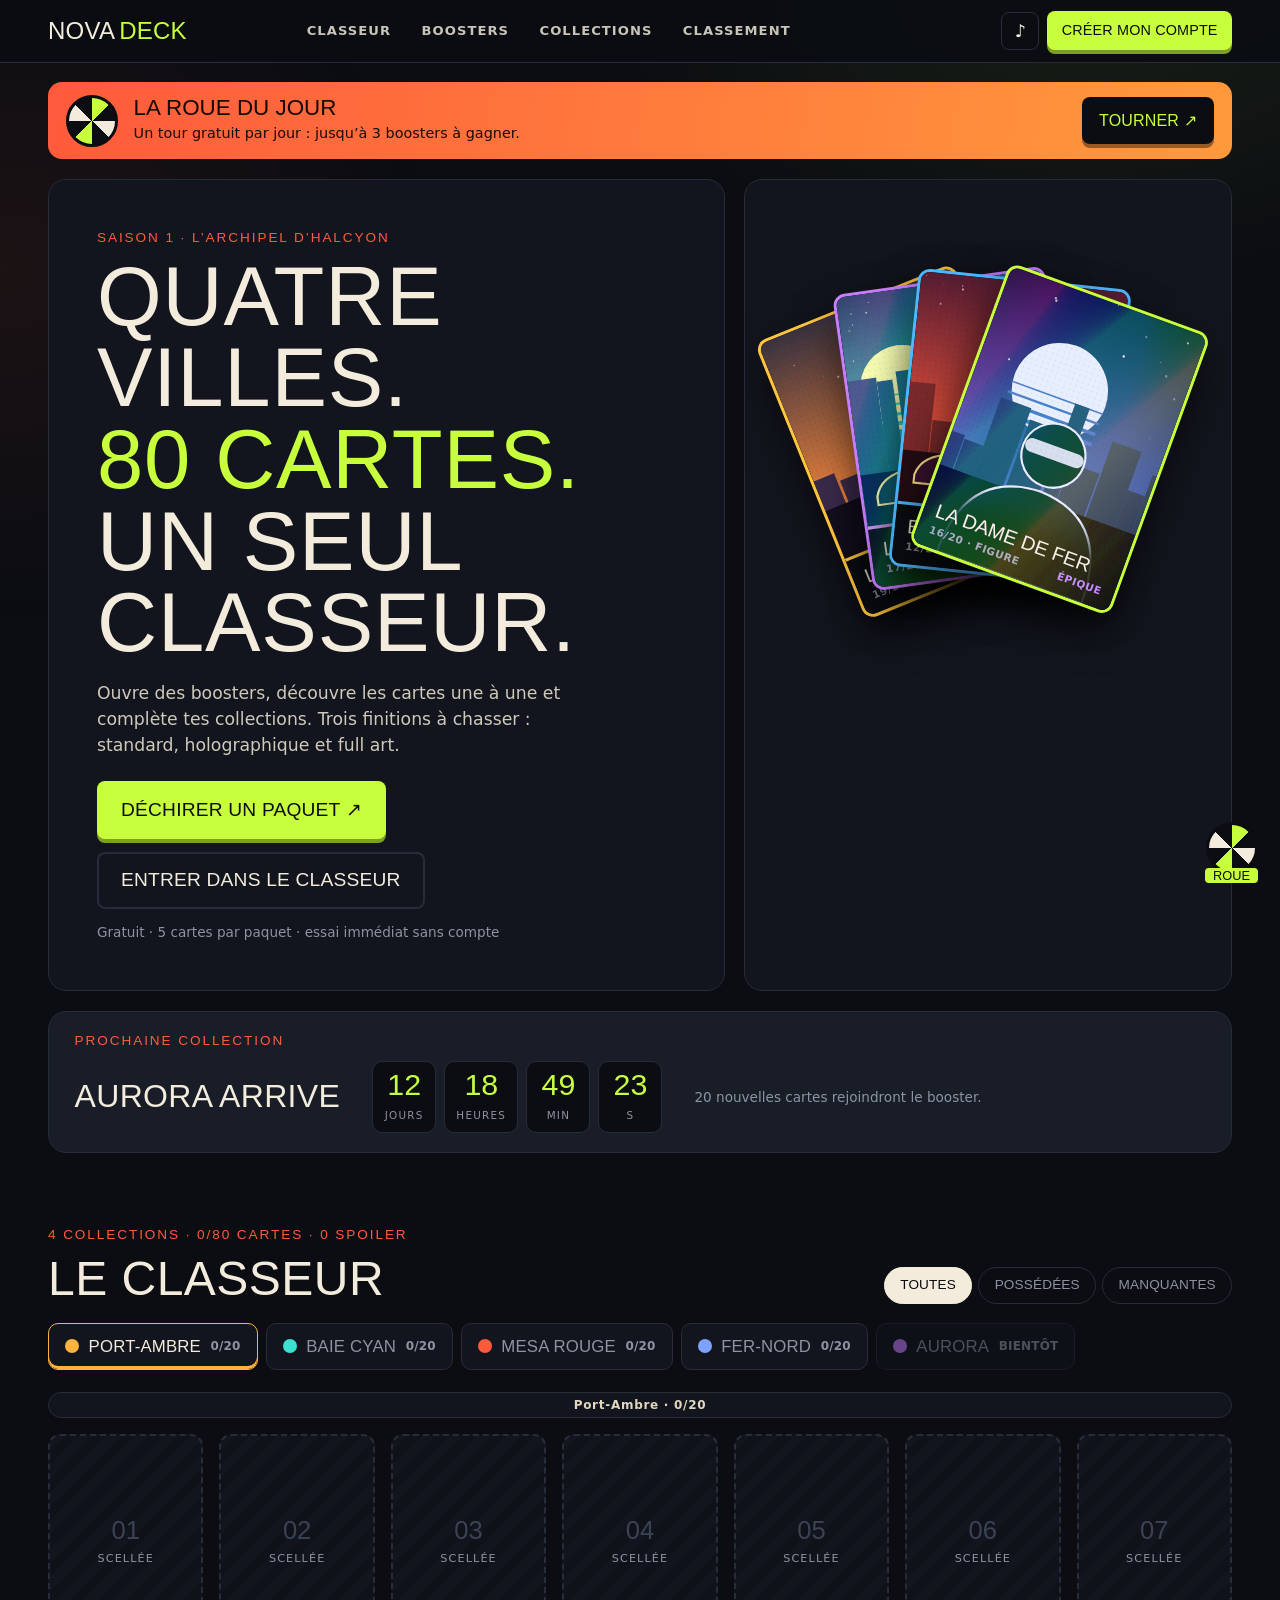
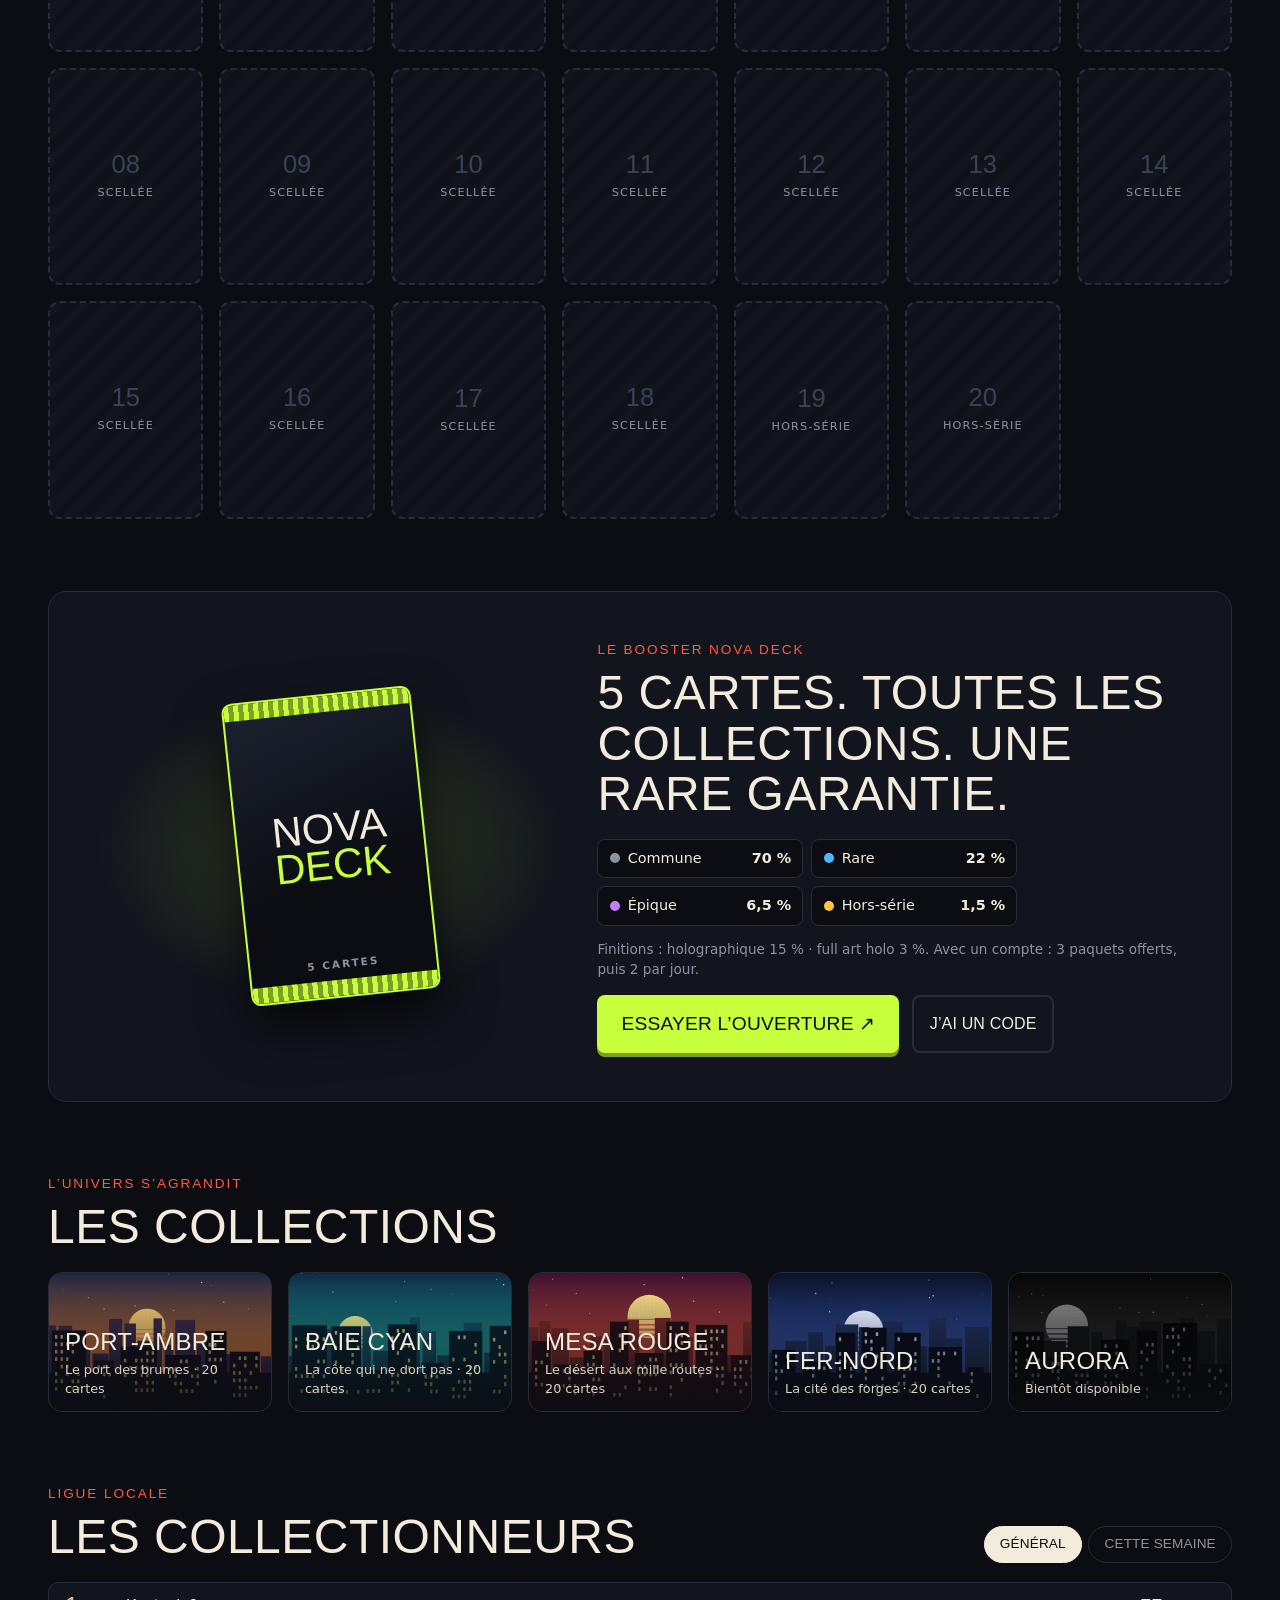
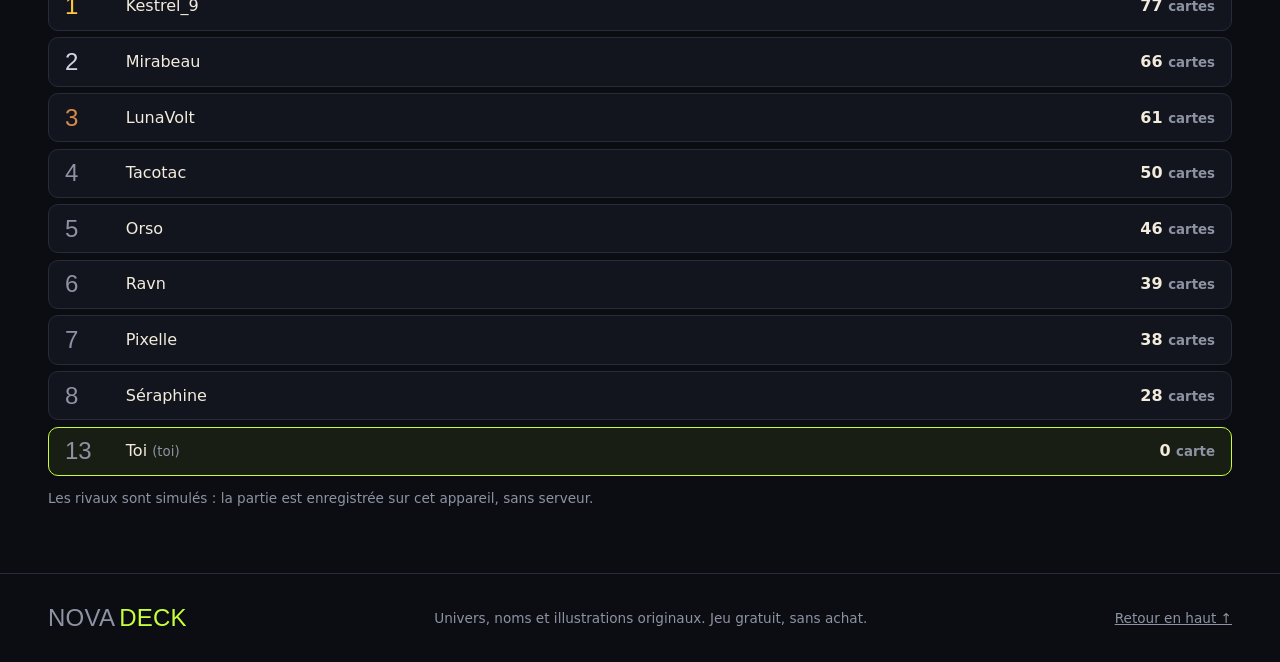
==== novadeck/index.html @ 2c4be238 "Add Nova Deck, an original collectible card game site Static site in /novadeck: booster opening, bin" ====
<!doctype html>
<html lang="fr">
<head>
<meta charset="utf-8">
<meta name="viewport" content="width=device-width,initial-scale=1,viewport-fit=cover">
<title>Nova Deck · Cartes à collectionner gratuites</title>
<meta name="description" content="Ouvre des boosters, remplis ton classeur et grimpe au classement. 80 cartes, 4 collections, 3 finitions. Gratuit, sans inscription par e-mail.">
<meta name="theme-color" content="#0b0d12">
<meta property="og:title" content="Nova Deck · Cartes à collectionner gratuites">
<meta property="og:description" content="Ouvre des boosters, remplis ton classeur et grimpe au classement.">
<link rel="icon" href="data:image/svg+xml,%3Csvg xmlns='http://www.w3.org/2000/svg' viewBox='0 0 32 32'%3E%3Crect width='32' height='32' rx='6' fill='%230b0d12'/%3E%3Cpath d='M9 24V8l14 16V8' fill='none' stroke='%23c8ff3d' stroke-width='4' stroke-linejoin='round'/%3E%3C/svg%3E">
<link rel="preload" href="anton.woff2" as="font" type="font/woff2" crossorigin>
<link rel="stylesheet" href="style.css">
</head>
<body>
<a class="skip" href="#classeur">Aller au classeur</a>

<header class="top">
  <a class="logo" href="#accueil" aria-label="Nova Deck, accueil"><span>NOVA</span><b>DECK</b></a>
  <nav aria-label="Navigation principale">
    <a href="#classeur">Classeur</a>
    <a href="#boosters">Boosters</a>
    <a href="#collections">Collections</a>
    <a href="#classement">Classement</a>
  </nav>
  <div class="top-actions">
    <button class="icon-btn" id="soundBtn" aria-pressed="true" aria-label="Son activé" title="Son">♪</button>
    <button class="chip" id="packChip" hidden><b id="packCount">0</b> booster<span id="packPlural">s</span></button>
    <button class="btn small" id="accountBtn">Créer mon compte</button>
  </div>
</header>

<main id="accueil">
  <section class="wheel-band" aria-label="Roue du jour">
    <div class="mini-wheel" aria-hidden="true"></div>
    <div>
      <strong>La roue du jour</strong>
      <span id="wheelBandText">Un tour gratuit par jour : jusqu’à 3 boosters à gagner.</span>
    </div>
    <button class="btn dark" data-open="wheel">Tourner ↗</button>
  </section>

  <section class="hero">
    <div class="hero-main">
      <p class="eyebrow">Saison 1 · L’archipel d’Halcyon</p>
      <h1>Quatre villes.<br><em>80 cartes.</em><br>Un seul classeur.</h1>
      <p class="lead">Ouvre des boosters, découvre les cartes une à une et complète tes collections. Trois finitions à chasser : standard, holographique et full art.</p>
      <div class="hero-cta">
        <button class="btn big" id="heroPack">Déchirer un paquet ↗</button>
        <a class="btn ghost big" href="#classeur">Entrer dans le classeur</a>
      </div>
      <p class="fine" id="heroFine">Gratuit · 5 cartes par paquet · essai immédiat sans compte</p>
    </div>
    <div class="hero-fan" id="heroFan" aria-hidden="true"></div>
    <aside class="countdown" aria-label="Prochaine collection">
      <p class="eyebrow">Prochaine collection</p>
      <h2>Aurora arrive</h2>
      <div class="cd" id="cd" role="timer" aria-live="off">
        <div><b data-cd="d">00</b><span>jours</span></div>
        <div><b data-cd="h">00</b><span>heures</span></div>
        <div><b data-cd="m">00</b><span>min</span></div>
        <div><b data-cd="s">00</b><span>s</span></div>
      </div>
      <p class="fine">20 nouvelles cartes rejoindront le booster.</p>
    </aside>
  </section>

  <section id="classeur" class="section">
    <div class="section-head">
      <div>
        <p class="eyebrow" id="binderStats">4 collections · 80 cartes · 0 spoiler</p>
        <h2>Le classeur</h2>
      </div>
      <div class="filters" role="group" aria-label="Filtrer les cartes">
        <button class="pill on" data-filter="all">Toutes</button>
        <button class="pill" data-filter="own">Possédées</button>
        <button class="pill" data-filter="miss">Manquantes</button>
      </div>
    </div>
    <div class="tabs" id="tabs" role="tablist" aria-label="Collections"></div>
    <div class="progress"><div id="progBar"></div><span id="progText"></span></div>
    <div class="grid" id="grid"></div>
  </section>

  <section id="boosters" class="section booster">
    <div class="booster-art"><div class="pack" id="showPack" aria-hidden="true"></div></div>
    <div>
      <p class="eyebrow">Le booster Nova Deck</p>
      <h2>5 cartes. Toutes les collections. Une rare garantie.</h2>
      <ul class="odds">
        <li><i class="dot r0"></i>Commune <b>70 %</b></li>
        <li><i class="dot r1"></i>Rare <b>22 %</b></li>
        <li><i class="dot r2"></i>Épique <b>6,5 %</b></li>
        <li><i class="dot r3"></i>Hors-série <b>1,5 %</b></li>
      </ul>
      <p class="fine">Finitions : holographique 15 % · full art holo 3 %. Avec un compte : 3 paquets offerts, puis 2 par jour.</p>
      <div class="hero-cta">
        <button class="btn big" id="boosterOpen">Ouvrir un paquet ↗</button>
        <button class="btn ghost" data-open="code">J’ai un code</button>
      </div>
    </div>
  </section>

  <section id="collections" class="section">
    <div class="section-head"><div><p class="eyebrow">L’univers s’agrandit</p><h2>Les collections</h2></div></div>
    <div class="worlds" id="worlds"></div>
  </section>

  <section id="classement" class="section">
    <div class="section-head">
      <div><p class="eyebrow">Ligue locale</p><h2>Les collectionneurs</h2></div>
      <div class="filters" role="group" aria-label="Période">
        <button class="pill on" data-rank="all">Général</button>
        <button class="pill" data-rank="week">Cette semaine</button>
      </div>
    </div>
    <ol class="rank" id="rank"></ol>
    <p class="fine">Les rivaux sont simulés : la partie est enregistrée sur cet appareil, sans serveur.</p>
  </section>
</main>

<footer>
  <a class="logo" href="#accueil"><span>NOVA</span><b>DECK</b></a>
  <p>Univers, noms et illustrations originaux. Jeu gratuit, sans achat.</p>
  <a href="#accueil">Retour en haut ↑</a>
</footer>

<button class="fab" data-open="wheel" aria-label="Ouvrir la roue du jour"><span class="mini-wheel"></span><b>Roue</b></button>

<dialog id="dlgAccount" class="dlg">
  <button class="x" data-close aria-label="Fermer">×</button>
  <div id="accountBody"></div>
</dialog>

<dialog id="dlgWheel" class="dlg">
  <button class="x" data-close aria-label="Fermer">×</button>
  <h3>La roue du jour</h3>
  <p class="fine" id="wheelMsg">Un tour gratuit par jour.</p>
  <div class="wheel-wrap"><div class="pointer" aria-hidden="true"></div><div class="wheel" id="wheel"></div></div>
  <button class="btn big" id="spinBtn">Tourner ↗</button>
</dialog>

<dialog id="dlgCode" class="dlg">
  <button class="x" data-close aria-label="Fermer">×</button>
  <h3>J’ai un code</h3>
  <form id="codeForm">
    <label for="codeInput">Code promo</label>
    <input id="codeInput" autocomplete="off" autocapitalize="characters" maxlength="24" required placeholder="BIENVENUE">
    <p class="fine" id="codeMsg" role="status">Essaie BIENVENUE pour 2 boosters.</p>
    <button class="btn big">Valider ↗</button>
  </form>
</dialog>

<dialog id="dlgCard" class="dlg card-dlg">
  <button class="x" data-close aria-label="Fermer">×</button>
  <div class="tilt" id="tilt"></div>
  <div class="card-info" id="cardInfo"></div>
</dialog>

<dialog id="dlgPack" class="dlg pack-dlg">
  <button class="x" data-close aria-label="Fermer">×</button>
  <div id="packStage"></div>
</dialog>

<div class="toast" id="toast" role="status" aria-live="polite"></div>
<script src="app.js" defer></script>
</body>
</html>
---- novadeck/style.css ----
@font-face{font-family:Anton;src:url(anton.woff2) format("woff2");font-display:swap}
:root{
  --bg:#0b0d12;--panel:#12151d;--panel2:#191d28;--line:#262c3a;--ink:#f3ecdd;--mute:#8d93a3;
  --lime:#c8ff3d;--coral:#ff5a3c;--r0:#8d93a3;--r1:#4db8ff;--r2:#c77dff;--r3:#ffc53d;
  --disp:Anton,Impact,"Arial Narrow",sans-serif;--body:system-ui,-apple-system,"Segoe UI",Roboto,sans-serif;
}
*{box-sizing:border-box;margin:0}
html{scroll-behavior:smooth;scroll-padding-top:76px}
body{background:var(--bg);color:var(--ink);font:16px/1.5 var(--body);-webkit-font-smoothing:antialiased;overflow-x:hidden}
body::before{content:"";position:fixed;inset:0;z-index:-1;background:radial-gradient(60vw 40vw at 85% -5%,#c8ff3d14,transparent 70%),radial-gradient(50vw 40vw at 0 30%,#ff5a3c12,transparent 70%)}
a{color:inherit}button{font:inherit;color:inherit;cursor:pointer;border:0;background:none}
:focus-visible{outline:3px solid var(--lime);outline-offset:3px}
h1,h2,h3,.logo,.btn,.pill,.eyebrow,.tab{font-family:var(--disp);font-weight:400;text-transform:uppercase;letter-spacing:.01em}
h1{font-size:clamp(2.6rem,7vw,5.2rem);line-height:.98}h1 em{font-style:normal;color:var(--lime)}
h2{font-size:clamp(1.8rem,4vw,3rem);line-height:1.05}h3{font-size:1.8rem;margin-bottom:.4rem}
.eyebrow{color:var(--coral);font-size:.85rem;letter-spacing:.14em;margin-bottom:.5rem}
.lead{color:#cfc9bb;max-width:46ch;margin:1.1rem 0 1.4rem;font-size:1.08rem}
.fine{color:var(--mute);font-size:.85rem;margin-top:.8rem}
.skip{position:absolute;left:-999px}.skip:focus{left:8px;top:8px;z-index:99;background:var(--lime);color:#000;padding:8px}

.top{position:sticky;top:0;z-index:20;display:flex;align-items:center;gap:1rem;padding:.7rem clamp(1rem,4vw,3rem);background:#0b0d12e6;backdrop-filter:blur(10px);border-bottom:1px solid var(--line)}
.logo{text-decoration:none;font-size:1.5rem;line-height:1;display:flex;gap:.25rem}.logo b{font-weight:400;color:var(--lime)}
.top nav{display:flex;gap:.3rem;margin:0 auto}
.top nav a{text-decoration:none;font:600 .82rem var(--body);text-transform:uppercase;letter-spacing:.08em;padding:.5rem .8rem;border-radius:6px;color:#c9c4b8}
.top nav a:hover{background:var(--panel2);color:var(--ink)}
.top-actions{display:flex;align-items:center;gap:.5rem;margin-left:auto}
.icon-btn{width:38px;height:38px;border-radius:8px;border:1px solid var(--line);font-size:1.1rem}
.icon-btn[aria-pressed=false]{opacity:.4;text-decoration:line-through}
.chip{border:1px solid var(--line);border-radius:99px;padding:.4rem .8rem;font-size:.85rem;white-space:nowrap}.chip b{color:var(--lime)}

.btn{display:inline-flex;align-items:center;justify-content:center;gap:.4rem;background:var(--lime);color:#0b0d12;padding:.7rem 1.1rem;border-radius:8px;font-size:1rem;text-decoration:none;transition:transform .15s,box-shadow .15s;box-shadow:0 4px 0 #7d9f24}
.btn:hover{transform:translateY(-2px);box-shadow:0 6px 0 #7d9f24}.btn:active{transform:translateY(3px);box-shadow:0 1px 0 #7d9f24}
.btn.big{font-size:1.2rem;padding:.9rem 1.5rem}.btn.small{font-size:.9rem;padding:.55rem .9rem}
.btn.ghost{background:transparent;color:var(--ink);box-shadow:inset 0 0 0 2px var(--line)}.btn.ghost:hover{box-shadow:inset 0 0 0 2px var(--ink)}
.btn.dark{background:#0b0d12;color:var(--lime);box-shadow:0 4px 0 #0006}
.btn[disabled]{opacity:.45;pointer-events:none}
.pill{border:1px solid var(--line);border-radius:99px;padding:.45rem .95rem;font-size:.85rem;color:var(--mute)}
.pill.on{background:var(--ink);color:#0b0d12;border-color:var(--ink)}

main{max-width:1280px;margin:0 auto;padding:1.2rem clamp(1rem,4vw,3rem) 4rem}
.wheel-band{display:flex;align-items:center;gap:1rem;background:linear-gradient(100deg,var(--coral),#ff9a3c);color:#170a05;border-radius:14px;padding:.8rem 1.1rem}
.wheel-band strong{font:400 1.4rem var(--disp);text-transform:uppercase;display:block;line-height:1.1}
.wheel-band span{font-size:.9rem}.wheel-band .btn{margin-left:auto;flex:none}
.mini-wheel{width:52px;height:52px;flex:none;border-radius:50%;border:3px solid #0b0d12;background:conic-gradient(var(--lime) 0 12.5%,#0b0d12 0 25%,var(--ink) 0 37.5%,#0b0d12 0 50%,var(--lime) 0 62.5%,#0b0d12 0 75%,var(--ink) 0 87.5%,#0b0d12 0);animation:spin 14s linear infinite}
@keyframes spin{to{transform:rotate(1turn)}}

.hero{display:grid;grid-template-columns:1.25fr .9fr;grid-template-areas:"main fan" "cd cd";gap:1.2rem;margin-top:1.2rem}
.hero-main{grid-area:main;background:var(--panel);border:1px solid var(--line);border-radius:18px;padding:clamp(1.4rem,4vw,3rem)}
.hero-cta{display:flex;flex-wrap:wrap;gap:.8rem;margin-top:1rem}
.hero-fan{grid-area:fan;position:relative;min-height:380px;background:var(--panel);border:1px solid var(--line);border-radius:18px;overflow:hidden}
.hero-fan .card{position:absolute;width:44%;left:28%;top:12%;transform-origin:50% 120%;box-shadow:0 20px 40px #000a;transition:transform .5s cubic-bezier(.2,.9,.3,1.2)}
.hero-fan .card:nth-child(1){transform:rotate(-22deg)}.hero-fan .card:nth-child(2){transform:rotate(-8deg)}
.hero-fan .card:nth-child(3){transform:rotate(6deg)}.hero-fan .card:nth-child(4){transform:rotate(20deg)}
.hero-fan:hover .card:nth-child(1){transform:rotate(-30deg) translateY(-8px)}.hero-fan:hover .card:nth-child(4){transform:rotate(28deg) translateY(-8px)}
.countdown{grid-area:cd;display:flex;flex-wrap:wrap;align-items:center;gap:.6rem 2rem;background:var(--panel2);border:1px solid var(--line);border-radius:18px;padding:1.2rem 1.6rem}
.countdown .eyebrow{margin:0;flex-basis:100%}.countdown h2{font-size:2rem}.countdown .fine{margin:0}
.cd{display:flex;gap:.5rem}.cd div{background:#0b0d12;border:1px solid var(--line);border-radius:10px;padding:.4rem .7rem;text-align:center;min-width:64px}
.cd b{font:400 1.9rem var(--disp);color:var(--lime);font-variant-numeric:tabular-nums;display:block;line-height:1.1}
.cd span{font-size:.65rem;text-transform:uppercase;letter-spacing:.12em;color:var(--mute)}

.section{margin-top:4.5rem}
.section-head{display:flex;flex-wrap:wrap;justify-content:space-between;align-items:end;gap:1rem;margin-bottom:1.2rem}
.filters{display:flex;gap:.4rem}
.tabs{display:flex;gap:.5rem;overflow-x:auto;padding-bottom:.4rem;scrollbar-width:thin}
.tab{flex:none;display:flex;align-items:center;gap:.6rem;padding:.6rem 1rem;border-radius:10px;border:1px solid var(--line);background:var(--panel);font-size:1.05rem;color:var(--mute)}
.tab i{width:14px;height:14px;border-radius:50%;background:var(--c)}
.tab small{font:600 .75rem var(--body);color:var(--mute)}
.tab[aria-selected=true]{color:var(--ink);border-color:var(--c);box-shadow:inset 0 -3px 0 var(--c)}
.tab[disabled]{opacity:.5;cursor:not-allowed}
.progress{position:relative;height:26px;border-radius:99px;background:var(--panel);border:1px solid var(--line);margin:1rem 0;overflow:hidden}
.progress div{height:100%;width:0;background:var(--lime);transition:width .6s}
.progress span{position:absolute;inset:0;display:grid;place-items:center;font:700 .75rem var(--body);letter-spacing:.06em;mix-blend-mode:difference}
.grid{display:grid;grid-template-columns:repeat(auto-fill,minmax(150px,1fr));gap:1rem}
.empty{grid-column:1/-1;text-align:center;color:var(--mute);padding:3rem 1rem;border:1px dashed var(--line);border-radius:14px}

.card{position:relative;aspect-ratio:5/7;border-radius:12px;overflow:hidden;background:#0b0d12;border:3px solid var(--rc,var(--line));display:flex;flex-direction:column;container-type:inline-size;text-align:left;width:100%;padding:0;color:var(--ink)}
.card.r0{--rc:var(--r0)}.card.r1{--rc:var(--r1)}.card.r2{--rc:var(--r2)}.card.r3{--rc:var(--r3)}
.card .art{flex:1;min-height:0}.card .art svg{width:100%;height:100%;display:block}
.card .meta{padding:5cqw 6cqw 6cqw;background:#0b0d12;border-top:3px solid var(--rc)}
.card .name{display:block;font:400 9.5cqw/1.05 var(--disp);text-transform:uppercase;white-space:nowrap;overflow:hidden;text-overflow:ellipsis}
.card .sub{display:flex;justify-content:space-between;font:600 5cqw var(--body);color:var(--mute);text-transform:uppercase;letter-spacing:.06em;margin-top:1.5cqw}
.card .sub b{color:var(--rc)}
.card .dup{position:absolute;top:4cqw;right:4cqw;background:#0b0d12;border:1px solid var(--line);border-radius:99px;font:700 6cqw var(--body);padding:1cqw 4cqw}
.card .shine{position:absolute;inset:0;pointer-events:none;opacity:0}
.card.f1 .shine,.card.f2 .shine{opacity:.75;mix-blend-mode:color-dodge;background:linear-gradient(115deg,transparent 15%,#ff4fd855 32%,#4fffe055 45%,#fff07a55 58%,transparent 78%) calc(var(--mx,50)*1%) 0/260% 100%;animation:sheen 5s ease-in-out infinite alternate}
.tilt .card .shine{animation:none}
@keyframes sheen{from{background-position:0 0}to{background-position:100% 0}}
.card.f2 .art{position:absolute;inset:0}.card.f2 .meta{position:absolute;left:0;right:0;bottom:0;border:0;background:linear-gradient(transparent,#0b0d12e6 45%);padding-top:14cqw}
.card.f2{border-color:var(--lime)}
button.card{transition:transform .2s}button.card:hover{transform:translateY(-5px) rotate(-1deg)}
.slot{aspect-ratio:5/7;border-radius:12px;border:2px dashed var(--line);display:grid;place-items:center;text-align:center;color:var(--mute);background:repeating-linear-gradient(135deg,#12151d 0 10px,#0f1218 10px 20px)}
.slot b{font:400 1.6rem var(--disp);display:block;color:#3a4254}.slot span{font-size:.7rem;text-transform:uppercase;letter-spacing:.1em}

.booster{display:grid;grid-template-columns:.8fr 1fr;gap:2rem;align-items:center;background:var(--panel);border:1px solid var(--line);border-radius:18px;padding:clamp(1.2rem,4vw,3rem)}
.booster-art{display:grid;place-items:center;min-height:320px;background:radial-gradient(closest-side,#c8ff3d2e,transparent)}
.pack{width:190px;aspect-ratio:5/8;border-radius:10px;position:relative;background:linear-gradient(160deg,#1c2231,#0b0d12 60%);border:2px solid var(--lime);box-shadow:0 24px 50px #000b;transform:rotate(-6deg);display:grid;place-items:center;overflow:hidden}
.pack::before,.pack::after{content:"";position:absolute;left:0;right:0;height:16px;background:repeating-linear-gradient(90deg,var(--lime) 0 5px,#7d9f24 5px 10px)}
.pack::before{top:0}.pack::after{bottom:0}
.pack span{font:400 2.6rem/.9 var(--disp);text-align:center}.pack span b{font-weight:400;color:var(--lime);display:block}
.pack small{position:absolute;bottom:26px;font:700 .65rem var(--body);letter-spacing:.2em;color:var(--mute)}
.odds{list-style:none;padding:0;margin:1.2rem 0 0;display:grid;grid-template-columns:repeat(2,minmax(0,1fr));gap:.5rem;max-width:420px}
.odds li{display:flex;align-items:center;gap:.5rem;background:#0b0d12;border:1px solid var(--line);border-radius:8px;padding:.5rem .7rem;font-size:.9rem}.odds b{margin-left:auto}
.dot{width:10px;height:10px;border-radius:50%}.dot.r0{background:var(--r0)}.dot.r1{background:var(--r1)}.dot.r2{background:var(--r2)}.dot.r3{background:var(--r3)}

.worlds{display:grid;grid-template-columns:repeat(auto-fit,minmax(220px,1fr));gap:1rem}
.world{position:relative;aspect-ratio:16/10;border-radius:14px;overflow:hidden;border:1px solid var(--line);text-align:left;padding:0}
.world svg{position:absolute;inset:0;width:100%;height:100%;transition:transform .5s}.world:hover svg{transform:scale(1.06)}
.world div{position:absolute;inset:auto 0 0 0;padding:2.5rem 1rem .8rem;background:linear-gradient(transparent,#0b0d12e0)}
.world h3{font-size:1.5rem;margin:0}.world p{font-size:.8rem;color:#d8d2c4}
.world.locked svg{filter:grayscale(1) brightness(.5)}

.rank{list-style:none;padding:0;display:grid;gap:.4rem}
.rank li{display:grid;grid-template-columns:3rem 1fr auto;align-items:center;gap:.8rem;background:var(--panel);border:1px solid var(--line);border-radius:10px;padding:.6rem 1rem}
.rank li b:first-child{font:400 1.5rem var(--disp);color:var(--mute)}
.rank li:nth-child(1) b:first-child{color:var(--r3)}.rank li:nth-child(2) b:first-child{color:#cfd6e4}.rank li:nth-child(3) b:first-child{color:#d98a4a}
.rank li.me{border-color:var(--lime);background:#c8ff3d12}
.rank small{color:var(--mute)}

footer{border-top:1px solid var(--line);padding:2rem clamp(1rem,4vw,3rem);display:flex;flex-wrap:wrap;gap:1rem;align-items:center;justify-content:space-between;color:var(--mute);font-size:.85rem}
.fab{position:fixed;right:16px;bottom:16px;z-index:15;display:grid;justify-items:center;gap:2px}
.fab b{font:400 .8rem var(--disp);background:var(--lime);color:#0b0d12;padding:0 .5rem;border-radius:4px;text-transform:uppercase;margin-top:-8px;position:relative}

.dlg{border:1px solid var(--line);border-radius:18px;background:var(--panel);color:var(--ink);padding:2rem;width:min(440px,calc(100vw - 24px));margin:auto;max-height:calc(100dvh - 24px);overflow:auto}
.dlg::backdrop{background:#05060acc;backdrop-filter:blur(6px)}
.dlg[open]{animation:pop .25s cubic-bezier(.2,.9,.3,1.3)}
@keyframes pop{from{transform:scale(.92);opacity:0}}
.x{position:absolute;top:10px;right:12px;font-size:1.8rem;line-height:1;width:40px;height:40px;border-radius:8px;z-index:3}.x:hover{background:var(--panel2)}
label{display:block;font:600 .8rem var(--body);text-transform:uppercase;letter-spacing:.08em;color:var(--mute);margin:1rem 0 .3rem}
input{width:100%;padding:.8rem 1rem;border-radius:8px;border:1px solid var(--line);background:#0b0d12;color:var(--ink);font:inherit}
.dlg form .btn,.dlg>.btn{width:100%;margin-top:1rem}
.linkish{color:var(--mute);text-decoration:underline;font-size:.85rem;margin-top:1rem;display:block}
.stats{display:grid;grid-template-columns:repeat(3,1fr);gap:.5rem;margin:1rem 0}
.stats div{background:#0b0d12;border:1px solid var(--line);border-radius:10px;padding:.6rem;text-align:center}
.stats b{font:400 1.6rem var(--disp);color:var(--lime);display:block}.stats span{font-size:.7rem;color:var(--mute);text-transform:uppercase;letter-spacing:.08em}

.wheel-wrap{position:relative;width:min(300px,70vw);aspect-ratio:1;margin:1.2rem auto}
.wheel{width:100%;height:100%;border-radius:50%;border:6px solid var(--ink);position:relative;transition:transform 4.2s cubic-bezier(.12,.7,.1,1);background:conic-gradient(var(--lime) 0 45deg,#0b0d12 0 90deg,var(--ink) 0 135deg,var(--coral) 0 180deg,var(--lime) 0 225deg,#0b0d12 0 270deg,var(--ink) 0 315deg,var(--r3) 0)}
.wheel span{position:absolute;left:50%;top:50%;width:0;height:0;font:400 1.3rem var(--disp)}
.wheel span b{position:absolute;transform:translate(-50%,-50%);top:calc(-1*min(105px,24vw));font-weight:400;white-space:nowrap}
.pointer{position:absolute;left:50%;top:-10px;z-index:2;transform:translateX(-50%);border:14px solid transparent;border-top:24px solid var(--coral);filter:drop-shadow(0 2px 2px #000)}

.card-dlg{width:min(760px,calc(100vw - 24px));display:none;grid-template-columns:minmax(0,300px) 1fr;gap:2rem;align-items:center}
.card-dlg[open]{display:grid}
.tilt{perspective:900px}.tilt .card{transform:rotateX(var(--rx,0deg)) rotateY(var(--ry,0deg));transition:transform .12s;box-shadow:0 30px 60px #000c;touch-action:none}
.finishes{display:flex;flex-wrap:wrap;gap:.4rem;margin:1rem 0}

.pack-dlg{width:min(980px,calc(100vw - 16px));background:transparent;border:0;padding:2.6rem .5rem 1rem;text-align:center;overflow:visible}
.pack-dlg .x{background:var(--panel)}
.pack-stage-title{font:400 clamp(1.5rem,4vw,2.4rem) var(--disp);text-transform:uppercase;margin-bottom:.3rem}
.tear{margin:1.5rem auto;display:block;position:relative}
.tear .pack{transform:none;width:min(230px,56vw);animation:float 2.4s ease-in-out infinite}
@keyframes float{50%{transform:translateY(-10px) rotate(1.5deg)}}
.tear.ripped .pack{animation:rip .7s forwards}
@keyframes rip{30%{transform:scale(1.08) rotate(-4deg)}100%{transform:scale(.4) translateY(60px);opacity:0}}
.reveal{display:grid;grid-template-columns:repeat(5,minmax(0,1fr));gap:clamp(.4rem,1.5vw,1rem);margin:1.4rem auto;max-width:900px}
.flip{aspect-ratio:5/7;perspective:800px;padding:0;position:relative;animation:deal .5s backwards cubic-bezier(.2,.9,.3,1.2)}
.flip:nth-child(2){animation-delay:.08s}.flip:nth-child(3){animation-delay:.16s}.flip:nth-child(4){animation-delay:.24s}.flip:nth-child(5){animation-delay:.32s}
@keyframes deal{from{transform:translateY(80px) scale(.6);opacity:0}}
.flip .inner{position:absolute;inset:0;transform-style:preserve-3d;transition:transform .6s cubic-bezier(.3,.8,.3,1.1)}
.flip.on .inner{transform:rotateY(180deg)}
.flip .back,.flip .front{position:absolute;inset:0;backface-visibility:hidden;-webkit-backface-visibility:hidden}
.flip .back{border-radius:12px;border:3px solid var(--lime);background:repeating-linear-gradient(45deg,#12151d 0 8px,#191d28 8px 16px);display:grid;place-items:center;font:400 clamp(1rem,3.4vw,2rem) var(--disp);color:var(--lime)}
.flip .front{transform:rotateY(180deg)}.flip .front .card{height:100%}
.flip.on.hot::after{content:"";position:absolute;inset:-12px;border-radius:20px;background:radial-gradient(closest-side,var(--glow),transparent);z-index:-1;animation:pulse 1.2s ease-in-out infinite alternate}
@keyframes pulse{from{opacity:.4}to{opacity:1}}
.new-tag{position:absolute;top:-10px;left:50%;transform:translateX(-50%) rotate(-4deg);background:var(--coral);color:#fff;font:400 .8rem var(--disp);padding:.1rem .5rem;border-radius:4px;z-index:2;opacity:0;transition:opacity .3s .5s}
.flip.on .new-tag{opacity:1}
.pack-actions{display:flex;flex-wrap:wrap;gap:.6rem;justify-content:center}
.toast{opacity:0;position:fixed;left:50%;bottom:24px;transform:translate(-50%,120px);background:var(--ink);color:#0b0d12;padding:.7rem 1.2rem;border-radius:99px;font-weight:600;z-index:60;transition:transform .35s cubic-bezier(.2,.9,.3,1.2);max-width:calc(100vw - 32px);text-align:center}
.toast.on{opacity:1;transform:translate(-50%,0)}

@media (max-width:860px){
  .top nav{display:none}
  .hero{grid-template-columns:1fr;grid-template-areas:"main" "fan" "cd"}.hero-fan{min-height:300px}.hero-fan .card{width:36%;left:32%}
  .booster{grid-template-columns:1fr}.booster-art{min-height:260px}
  .card-dlg{grid-template-columns:1fr}.tilt{max-width:240px;margin:0 auto}
  .wheel-band span{display:none}
  .grid{grid-template-columns:repeat(auto-fill,minmax(105px,1fr));gap:.6rem}
  .btn.small{font-size:.8rem;padding:.5rem .7rem}
}
@media (prefers-reduced-motion:reduce){*,*::before,*::after{animation-duration:.01ms!important;animation-iteration-count:1!important;transition-duration:.01ms!important;scroll-behavior:auto!important}}
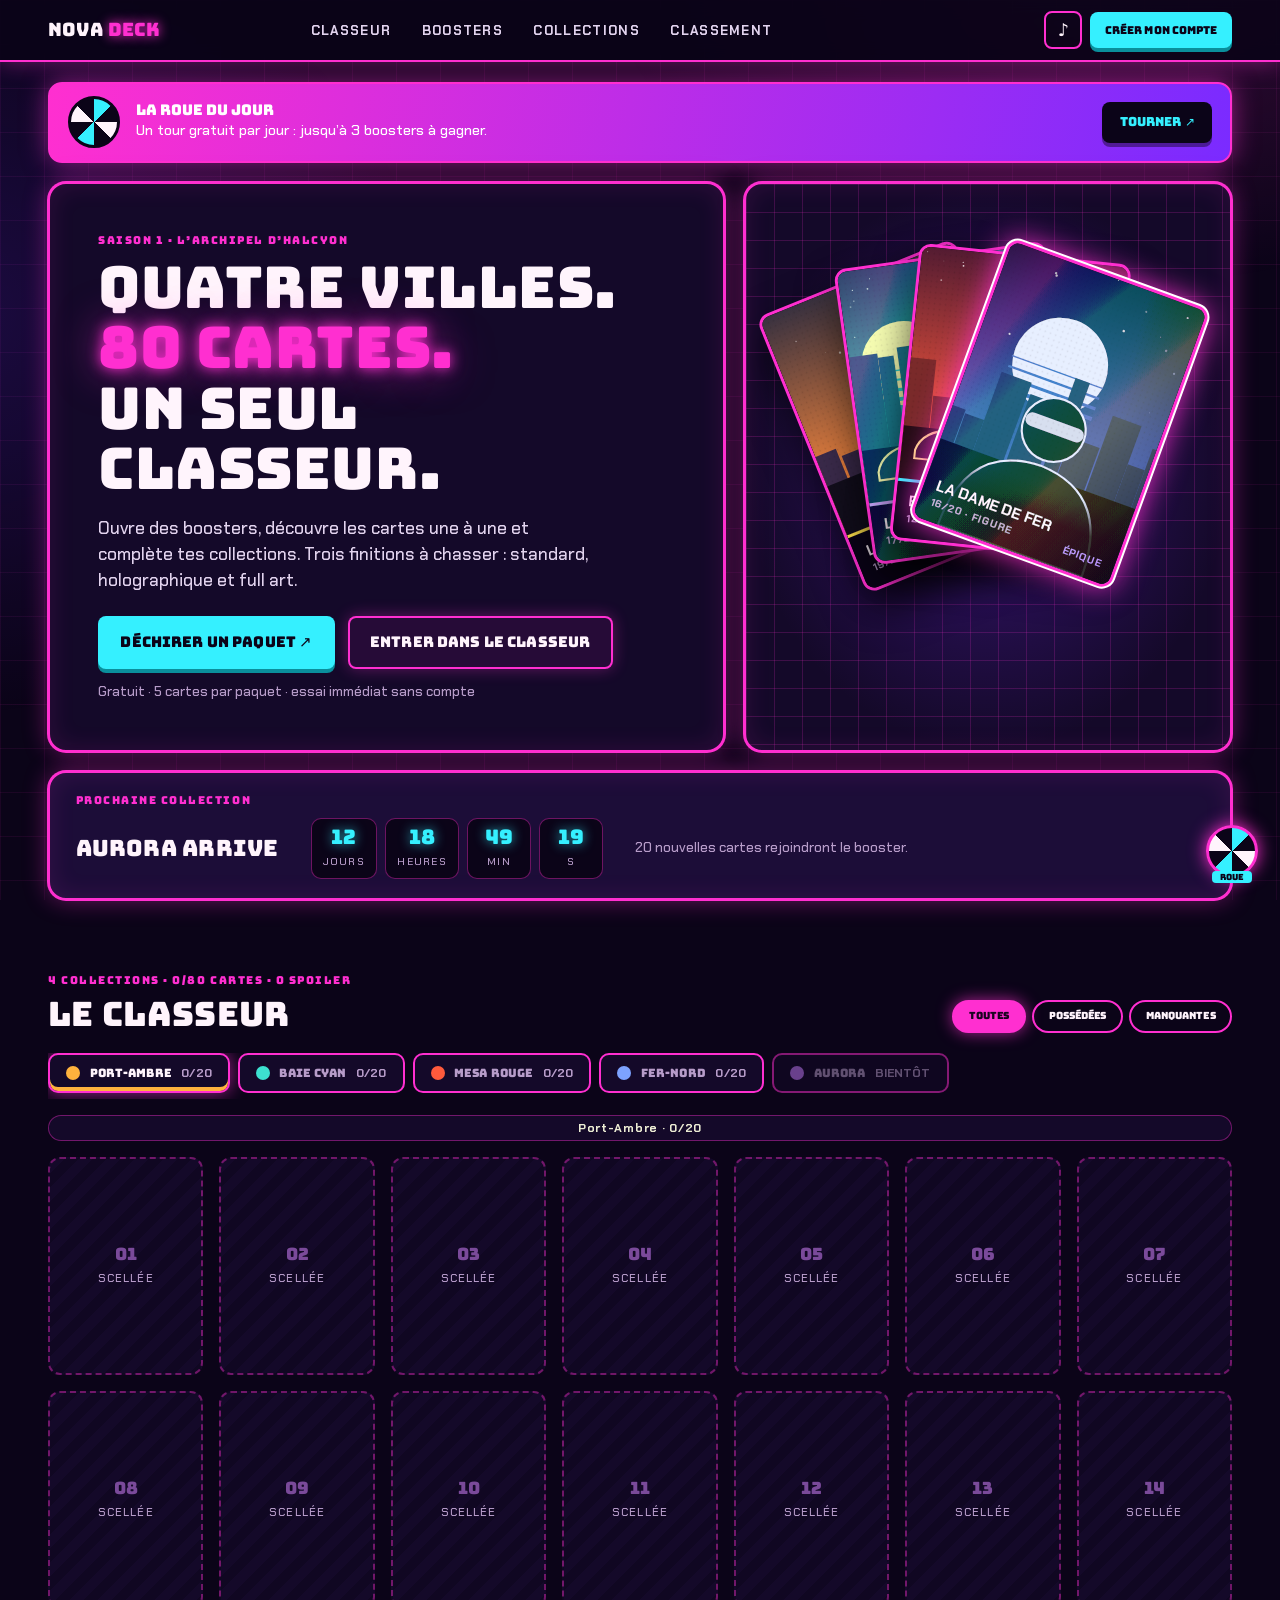
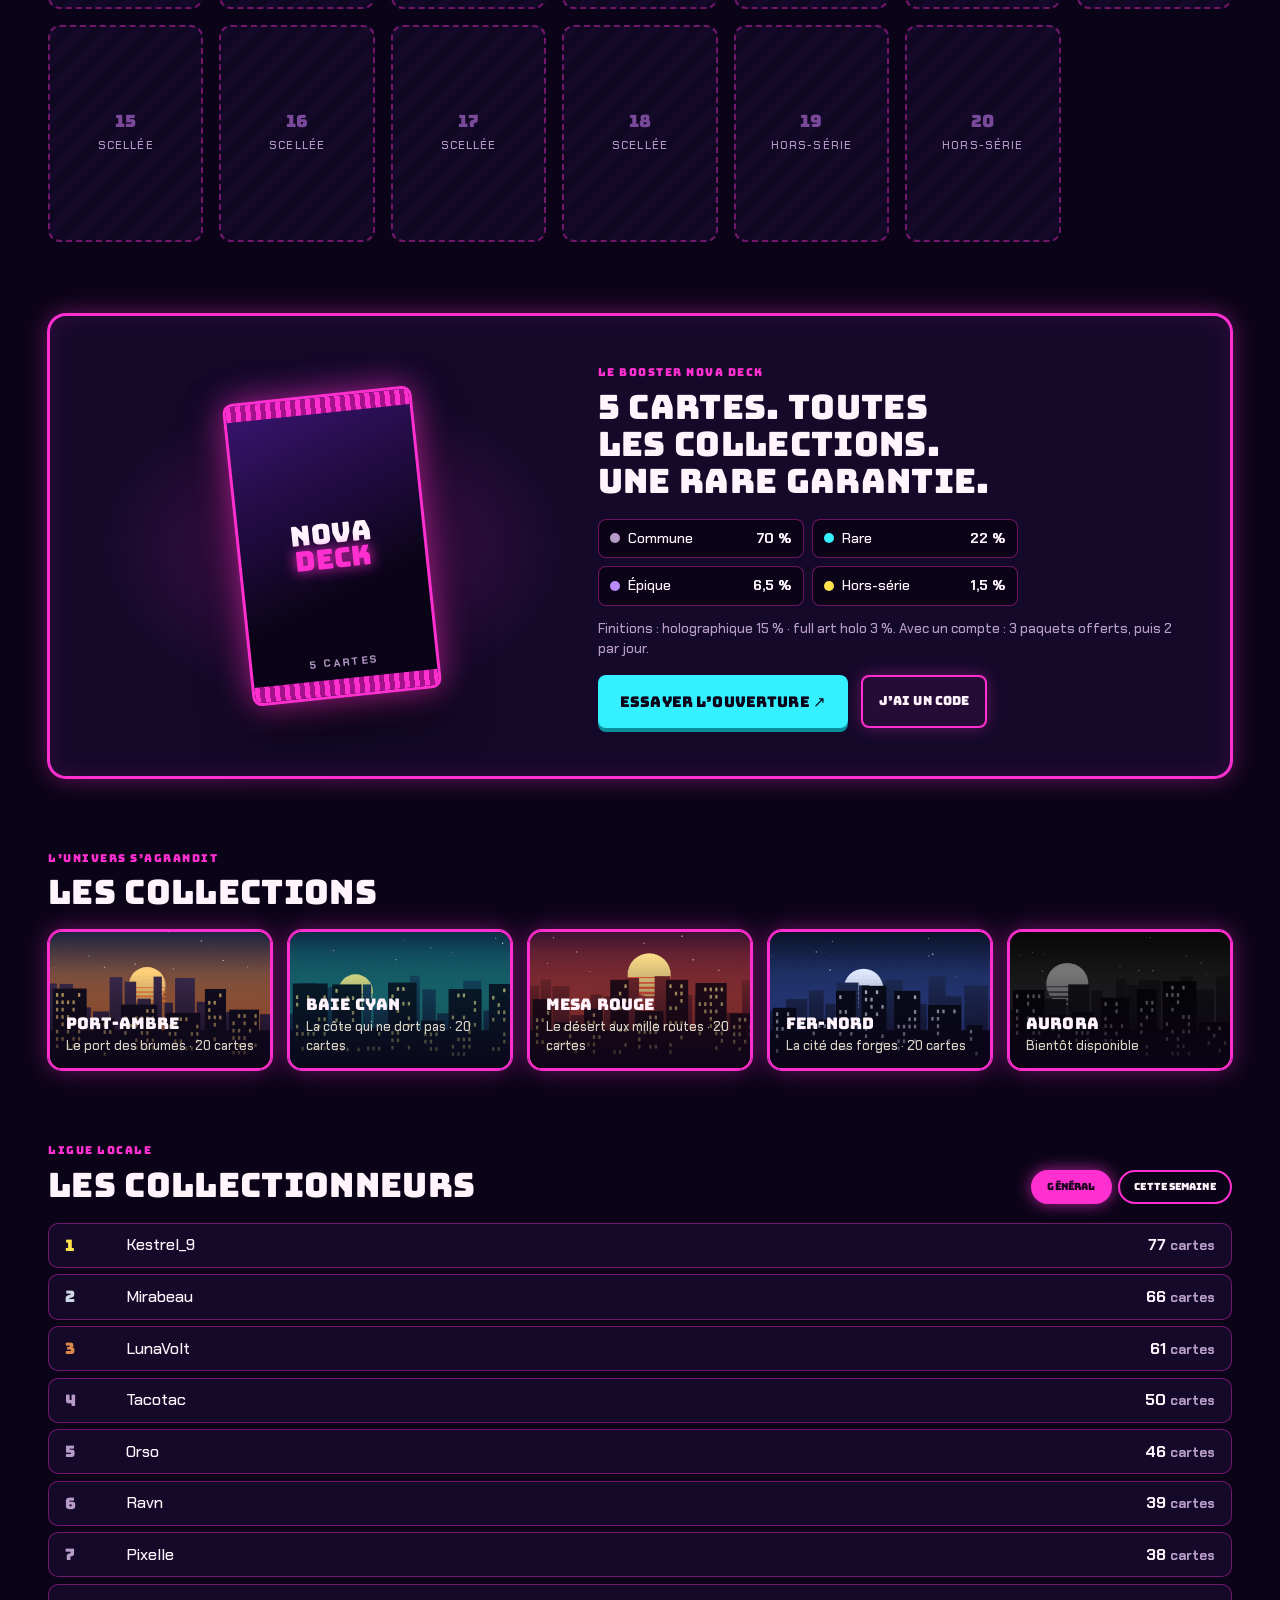
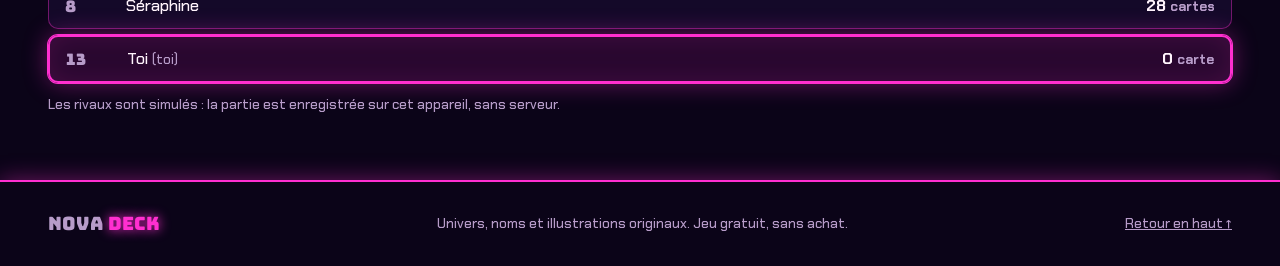
==== commit b565952f: "Restyle Nova Deck with a neon theme and fluorescent pink borders New display and body fonts, deep vi" ====
--- a/novadeck/index.html
+++ b/novadeck/index.html
@@ -5,11 +5,11 @@
 <meta name="viewport" content="width=device-width,initial-scale=1,viewport-fit=cover">
 <title>Nova Deck · Cartes à collectionner gratuites</title>
 <meta name="description" content="Ouvre des boosters, remplis ton classeur et grimpe au classement. 80 cartes, 4 collections, 3 finitions. Gratuit, sans inscription par e-mail.">
-<meta name="theme-color" content="#0b0d12">
+<meta name="theme-color" content="#0b0418">
 <meta property="og:title" content="Nova Deck · Cartes à collectionner gratuites">
 <meta property="og:description" content="Ouvre des boosters, remplis ton classeur et grimpe au classement.">
-<link rel="icon" href="data:image/svg+xml,%3Csvg xmlns='http://www.w3.org/2000/svg' viewBox='0 0 32 32'%3E%3Crect width='32' height='32' rx='6' fill='%230b0d12'/%3E%3Cpath d='M9 24V8l14 16V8' fill='none' stroke='%23c8ff3d' stroke-width='4' stroke-linejoin='round'/%3E%3C/svg%3E">
-<link rel="preload" href="anton.woff2" as="font" type="font/woff2" crossorigin>
+<link rel="icon" href="data:image/svg+xml,%3Csvg xmlns='http://www.w3.org/2000/svg' viewBox='0 0 32 32'%3E%3Crect width='32' height='32' rx='6' fill='%230b0418'/%3E%3Cpath d='M9 24V8l14 16V8' fill='none' stroke='%23ff2fd0' stroke-width='4' stroke-linejoin='round'/%3E%3C/svg%3E">
+<link rel="preload" href="bungee.woff2" as="font" type="font/woff2" crossorigin>
 <link rel="stylesheet" href="style.css">
 </head>
 <body>
--- a/novadeck/style.css
+++ b/novadeck/style.css
@@ -1,143 +1,148 @@
-@font-face{font-family:Anton;src:url(anton.woff2) format("woff2");font-display:swap}
+@font-face{font-family:Bungee;src:url(bungee.woff2) format("woff2");font-display:swap}
+@font-face{font-family:Chakra;font-weight:500;src:url(chakra-500.woff2) format("woff2");font-display:swap}
+@font-face{font-family:Chakra;font-weight:700;src:url(chakra-700.woff2) format("woff2");font-display:swap}
+/* Néon de nuit : fond violet profond, toutes les bordures en rose fluo lumineux, cyan réservé aux actions. */
 :root{
-  --bg:#0b0d12;--panel:#12151d;--panel2:#191d28;--line:#262c3a;--ink:#f3ecdd;--mute:#8d93a3;
-  --lime:#c8ff3d;--coral:#ff5a3c;--r0:#8d93a3;--r1:#4db8ff;--r2:#c77dff;--r3:#ffc53d;
-  --disp:Anton,Impact,"Arial Narrow",sans-serif;--body:system-ui,-apple-system,"Segoe UI",Roboto,sans-serif;
+  color-scheme:dark;
+  --bg:#0b0418;--panel:#140929;--panel2:#1c0d38;--pink:#ff2fd0;--line:var(--pink);--soft:#ff2fd066;--ink:#fff4fc;--mute:#b79cc9;
+  --lime:#35f0ff;--coral:var(--pink);--r0:#b79cc9;--r1:#35f0ff;--r2:#b98bff;--r3:#ffe14d;
+  --glow:0 0 0 1px var(--pink),0 0 24px #ff2fd066,inset 0 0 26px #ff2fd01f;
+  --disp:Bungee,Impact,"Arial Black",sans-serif;--body:Chakra,"Trebuchet MS",system-ui,sans-serif;
 }
 *{box-sizing:border-box;margin:0}
 html{scroll-behavior:smooth;scroll-padding-top:76px}
 body{background:var(--bg);color:var(--ink);font:16px/1.5 var(--body);-webkit-font-smoothing:antialiased;overflow-x:hidden}
-body::before{content:"";position:fixed;inset:0;z-index:-1;background:radial-gradient(60vw 40vw at 85% -5%,#c8ff3d14,transparent 70%),radial-gradient(50vw 40vw at 0 30%,#ff5a3c12,transparent 70%)}
+body::before{content:"";position:fixed;inset:0;z-index:-1;background:radial-gradient(60vw 40vw at 88% -8%,#ff2fd033,transparent 70%),radial-gradient(55vw 45vw at -5% 35%,#6a2bff2e,transparent 70%),linear-gradient(#ff2fd012 1px,transparent 1px) 0 0/100% 44px,linear-gradient(90deg,#ff2fd012 1px,transparent 1px) 0 0/44px 100%}
 a{color:inherit}button{font:inherit;color:inherit;cursor:pointer;border:0;background:none}
 :focus-visible{outline:3px solid var(--lime);outline-offset:3px}
 h1,h2,h3,.logo,.btn,.pill,.eyebrow,.tab{font-family:var(--disp);font-weight:400;text-transform:uppercase;letter-spacing:.01em}
-h1{font-size:clamp(2.6rem,7vw,5.2rem);line-height:.98}h1 em{font-style:normal;color:var(--lime)}
-h2{font-size:clamp(1.8rem,4vw,3rem);line-height:1.05}h3{font-size:1.8rem;margin-bottom:.4rem}
-.eyebrow{color:var(--coral);font-size:.85rem;letter-spacing:.14em;margin-bottom:.5rem}
-.lead{color:#cfc9bb;max-width:46ch;margin:1.1rem 0 1.4rem;font-size:1.08rem}
+h1{font-size:clamp(1.9rem,4.6vw,3.6rem);line-height:1.05;text-wrap:balance}h1 em{font-style:normal;color:var(--pink);text-shadow:0 0 14px #ff2fd0,0 0 44px #ff2fd099}
+h2{font-size:clamp(1.35rem,2.8vw,2.1rem);line-height:1.1;text-wrap:balance}h3{font-size:1.25rem;margin-bottom:.4rem}
+.eyebrow{color:var(--pink);font-size:.68rem;letter-spacing:.14em;margin-bottom:.5rem}
+.lead{color:#e2d3ee;max-width:46ch;margin:1.1rem 0 1.4rem;font-size:1.08rem}
 .fine{color:var(--mute);font-size:.85rem;margin-top:.8rem}
 .skip{position:absolute;left:-999px}.skip:focus{left:8px;top:8px;z-index:99;background:var(--lime);color:#000;padding:8px}
 
-.top{position:sticky;top:0;z-index:20;display:flex;align-items:center;gap:1rem;padding:.7rem clamp(1rem,4vw,3rem);background:#0b0d12e6;backdrop-filter:blur(10px);border-bottom:1px solid var(--line)}
-.logo{text-decoration:none;font-size:1.5rem;line-height:1;display:flex;gap:.25rem}.logo b{font-weight:400;color:var(--lime)}
+.top{position:sticky;top:0;z-index:20;display:flex;align-items:center;gap:1rem;padding:.7rem clamp(1rem,4vw,3rem);background:#0b0418e6;backdrop-filter:blur(10px);border-bottom:2px solid var(--line);box-shadow:0 0 22px #ff2fd066}
+.logo{text-decoration:none;font-size:1.15rem;line-height:1;display:flex;gap:.3rem}.logo b{font-weight:400;color:var(--pink);text-shadow:0 0 12px #ff2fd0}
 .top nav{display:flex;gap:.3rem;margin:0 auto}
-.top nav a{text-decoration:none;font:600 .82rem var(--body);text-transform:uppercase;letter-spacing:.08em;padding:.5rem .8rem;border-radius:6px;color:#c9c4b8}
+.top nav a{text-decoration:none;font:700 .82rem var(--body);text-transform:uppercase;letter-spacing:.1em;padding:.5rem .8rem;border-radius:6px;color:#e2d3ee}
 .top nav a:hover{background:var(--panel2);color:var(--ink)}
 .top-actions{display:flex;align-items:center;gap:.5rem;margin-left:auto}
-.icon-btn{width:38px;height:38px;border-radius:8px;border:1px solid var(--line);font-size:1.1rem}
+.icon-btn{width:38px;height:38px;border-radius:8px;border:2px solid var(--line);font-size:1.1rem}
 .icon-btn[aria-pressed=false]{opacity:.4;text-decoration:line-through}
-.chip{border:1px solid var(--line);border-radius:99px;padding:.4rem .8rem;font-size:.85rem;white-space:nowrap}.chip b{color:var(--lime)}
+.chip{border:2px solid var(--line);border-radius:99px;padding:.4rem .8rem;font-size:.85rem;white-space:nowrap}.chip b{color:var(--lime)}
 
-.btn{display:inline-flex;align-items:center;justify-content:center;gap:.4rem;background:var(--lime);color:#0b0d12;padding:.7rem 1.1rem;border-radius:8px;font-size:1rem;text-decoration:none;transition:transform .15s,box-shadow .15s;box-shadow:0 4px 0 #7d9f24}
-.btn:hover{transform:translateY(-2px);box-shadow:0 6px 0 #7d9f24}.btn:active{transform:translateY(3px);box-shadow:0 1px 0 #7d9f24}
-.btn.big{font-size:1.2rem;padding:.9rem 1.5rem}.btn.small{font-size:.9rem;padding:.55rem .9rem}
-.btn.ghost{background:transparent;color:var(--ink);box-shadow:inset 0 0 0 2px var(--line)}.btn.ghost:hover{box-shadow:inset 0 0 0 2px var(--ink)}
-.btn.dark{background:#0b0d12;color:var(--lime);box-shadow:0 4px 0 #0006}
+.btn{display:inline-flex;align-items:center;justify-content:center;gap:.4rem;background:var(--lime);color:#0b0418;padding:.7rem 1.1rem;border-radius:8px;font-size:.78rem;text-decoration:none;transition:transform .15s,box-shadow .15s;box-shadow:0 4px 0 #0a8f9c}
+.btn:hover{transform:translateY(-2px);box-shadow:0 6px 0 #0a8f9c}.btn:active{transform:translateY(3px);box-shadow:0 1px 0 #0a8f9c}
+.btn.big{font-size:.92rem;padding:.95rem 1.4rem}.btn.small{font-size:.68rem;padding:.6rem .9rem}
+.btn.ghost{background:#ff2fd014;color:var(--ink);box-shadow:inset 0 0 0 2px var(--line),0 0 16px #ff2fd055}.btn.ghost:hover{box-shadow:inset 0 0 0 2px var(--line),0 0 28px #ff2fd0}
+.btn.dark{background:#0b0418;color:var(--lime);box-shadow:0 4px 0 #0006}
 .btn[disabled]{opacity:.45;pointer-events:none}
-.pill{border:1px solid var(--line);border-radius:99px;padding:.45rem .95rem;font-size:.85rem;color:var(--mute)}
-.pill.on{background:var(--ink);color:#0b0d12;border-color:var(--ink)}
+.pill{border:2px solid var(--line);border-radius:99px;padding:.45rem .9rem;font-size:.62rem;color:var(--ink)}
+.pill.on{background:var(--pink);color:#1a0420;box-shadow:0 0 16px #ff2fd0aa}.pill[disabled]{opacity:.35;cursor:not-allowed}
 
 main{max-width:1280px;margin:0 auto;padding:1.2rem clamp(1rem,4vw,3rem) 4rem}
-.wheel-band{display:flex;align-items:center;gap:1rem;background:linear-gradient(100deg,var(--coral),#ff9a3c);color:#170a05;border-radius:14px;padding:.8rem 1.1rem}
-.wheel-band strong{font:400 1.4rem var(--disp);text-transform:uppercase;display:block;line-height:1.1}
-.wheel-band span{font-size:.9rem}.wheel-band .btn{margin-left:auto;flex:none}
-.mini-wheel{width:52px;height:52px;flex:none;border-radius:50%;border:3px solid #0b0d12;background:conic-gradient(var(--lime) 0 12.5%,#0b0d12 0 25%,var(--ink) 0 37.5%,#0b0d12 0 50%,var(--lime) 0 62.5%,#0b0d12 0 75%,var(--ink) 0 87.5%,#0b0d12 0);animation:spin 14s linear infinite}
+.wheel-band{display:flex;align-items:center;gap:1rem;background:linear-gradient(100deg,#ff2fd0,#7a2bff);color:#fff;border-radius:14px;padding:.8rem 1.1rem;border:2px solid var(--pink);box-shadow:0 0 26px #ff2fd088}
+.wheel-band strong{font:400 0.92rem var(--disp);text-transform:uppercase;display:block;line-height:1.1}
+.wheel-band span{font-size:.9rem;font-weight:500}.wheel-band .btn{margin-left:auto;flex:none}
+.mini-wheel{width:52px;height:52px;flex:none;border-radius:50%;border:3px solid #0b0418;background:conic-gradient(var(--lime) 0 12.5%,#0b0418 0 25%,var(--ink) 0 37.5%,#0b0418 0 50%,var(--lime) 0 62.5%,#0b0418 0 75%,var(--ink) 0 87.5%,#0b0418 0);animation:spin 14s linear infinite}
 @keyframes spin{to{transform:rotate(1turn)}}
 
 .hero{display:grid;grid-template-columns:1.25fr .9fr;grid-template-areas:"main fan" "cd cd";gap:1.2rem;margin-top:1.2rem}
-.hero-main{grid-area:main;background:var(--panel);border:1px solid var(--line);border-radius:18px;padding:clamp(1.4rem,4vw,3rem)}
+.hero-main{grid-area:main;background:var(--panel);border:2px solid var(--line);box-shadow:var(--glow);border-radius:18px;padding:clamp(1.4rem,4vw,3rem)}
 .hero-cta{display:flex;flex-wrap:wrap;gap:.8rem;margin-top:1rem}
-.hero-fan{grid-area:fan;position:relative;min-height:380px;background:var(--panel);border:1px solid var(--line);border-radius:18px;overflow:hidden}
+.hero-fan{grid-area:fan;position:relative;min-height:380px;background:linear-gradient(#ff2fd02e 1px,transparent 1px) 0 0/100% 28px,linear-gradient(90deg,#ff2fd02e 1px,transparent 1px) 0 0/28px 100%,radial-gradient(closest-side,#7a2bff55,transparent),var(--panel);border:2px solid var(--line);box-shadow:var(--glow);border-radius:18px;overflow:hidden}
 .hero-fan .card{position:absolute;width:44%;left:28%;top:12%;transform-origin:50% 120%;box-shadow:0 20px 40px #000a;transition:transform .5s cubic-bezier(.2,.9,.3,1.2)}
 .hero-fan .card:nth-child(1){transform:rotate(-22deg)}.hero-fan .card:nth-child(2){transform:rotate(-8deg)}
 .hero-fan .card:nth-child(3){transform:rotate(6deg)}.hero-fan .card:nth-child(4){transform:rotate(20deg)}
 .hero-fan:hover .card:nth-child(1){transform:rotate(-30deg) translateY(-8px)}.hero-fan:hover .card:nth-child(4){transform:rotate(28deg) translateY(-8px)}
-.countdown{grid-area:cd;display:flex;flex-wrap:wrap;align-items:center;gap:.6rem 2rem;background:var(--panel2);border:1px solid var(--line);border-radius:18px;padding:1.2rem 1.6rem}
-.countdown .eyebrow{margin:0;flex-basis:100%}.countdown h2{font-size:2rem}.countdown .fine{margin:0}
-.cd{display:flex;gap:.5rem}.cd div{background:#0b0d12;border:1px solid var(--line);border-radius:10px;padding:.4rem .7rem;text-align:center;min-width:64px}
-.cd b{font:400 1.9rem var(--disp);color:var(--lime);font-variant-numeric:tabular-nums;display:block;line-height:1.1}
+.countdown{grid-area:cd;display:flex;flex-wrap:wrap;align-items:center;gap:.6rem 2rem;background:var(--panel2);border:2px solid var(--line);box-shadow:var(--glow);border-radius:18px;padding:1.2rem 1.6rem}
+.countdown .eyebrow{margin:0;flex-basis:100%}.countdown h2{font-size:1.4rem}.countdown .fine{margin:0}
+.cd{display:flex;gap:.5rem}.cd div{background:#0b0418;border:1px solid var(--soft);border-radius:10px;padding:.4rem .7rem;text-align:center;min-width:64px}
+.cd b{text-shadow:0 0 12px #35f0ffaa;font:400 1.25rem var(--disp);color:var(--lime);font-variant-numeric:tabular-nums;display:block;line-height:1.1}
 .cd span{font-size:.65rem;text-transform:uppercase;letter-spacing:.12em;color:var(--mute)}
 
 .section{margin-top:4.5rem}
 .section-head{display:flex;flex-wrap:wrap;justify-content:space-between;align-items:end;gap:1rem;margin-bottom:1.2rem}
 .filters{display:flex;gap:.4rem}
 .tabs{display:flex;gap:.5rem;overflow-x:auto;padding-bottom:.4rem;scrollbar-width:thin}
-.tab{flex:none;display:flex;align-items:center;gap:.6rem;padding:.6rem 1rem;border-radius:10px;border:1px solid var(--line);background:var(--panel);font-size:1.05rem;color:var(--mute)}
+.tab{flex:none;display:flex;align-items:center;gap:.6rem;padding:.6rem 1rem;border-radius:10px;border:2px solid var(--line);background:var(--panel);font-size:.72rem;color:var(--mute)}
 .tab i{width:14px;height:14px;border-radius:50%;background:var(--c)}
 .tab small{font:600 .75rem var(--body);color:var(--mute)}
-.tab[aria-selected=true]{color:var(--ink);border-color:var(--c);box-shadow:inset 0 -3px 0 var(--c)}
+.tab[aria-selected=true]{color:var(--ink);box-shadow:inset 0 -4px 0 var(--c),0 0 18px #ff2fd099}
 .tab[disabled]{opacity:.5;cursor:not-allowed}
-.progress{position:relative;height:26px;border-radius:99px;background:var(--panel);border:1px solid var(--line);margin:1rem 0;overflow:hidden}
+.progress{position:relative;height:26px;border-radius:99px;background:var(--panel);border:1px solid var(--soft);margin:1rem 0;overflow:hidden}
 .progress div{height:100%;width:0;background:var(--lime);transition:width .6s}
 .progress span{position:absolute;inset:0;display:grid;place-items:center;font:700 .75rem var(--body);letter-spacing:.06em;mix-blend-mode:difference}
 .grid{display:grid;grid-template-columns:repeat(auto-fill,minmax(150px,1fr));gap:1rem}
-.empty{grid-column:1/-1;text-align:center;color:var(--mute);padding:3rem 1rem;border:1px dashed var(--line);border-radius:14px}
+.empty{grid-column:1/-1;text-align:center;color:var(--mute);padding:3rem 1rem;border:2px dashed var(--soft);border-radius:14px}
 
-.card{position:relative;aspect-ratio:5/7;border-radius:12px;overflow:hidden;background:#0b0d12;border:3px solid var(--rc,var(--line));display:flex;flex-direction:column;container-type:inline-size;text-align:left;width:100%;padding:0;color:var(--ink)}
+.card{position:relative;aspect-ratio:5/7;border-radius:12px;overflow:hidden;background:#0b0418;border:3px solid var(--pink);box-shadow:0 0 14px #ff2fd077;display:flex;flex-direction:column;container-type:inline-size;text-align:left;width:100%;padding:0;color:var(--ink)}
 .card.r0{--rc:var(--r0)}.card.r1{--rc:var(--r1)}.card.r2{--rc:var(--r2)}.card.r3{--rc:var(--r3)}
 .card .art{flex:1;min-height:0}.card .art svg{width:100%;height:100%;display:block}
-.card .meta{padding:5cqw 6cqw 6cqw;background:#0b0d12;border-top:3px solid var(--rc)}
-.card .name{display:block;font:400 9.5cqw/1.05 var(--disp);text-transform:uppercase;white-space:nowrap;overflow:hidden;text-overflow:ellipsis}
+.card .meta{padding:5cqw 6cqw 6cqw;background:#0b0418;border-top:3px solid var(--rc)}
+.card .name{display:block;font:700 7.4cqw/1.1 var(--body);text-transform:uppercase;white-space:nowrap;overflow:hidden;text-overflow:ellipsis}
 .card .sub{display:flex;justify-content:space-between;font:600 5cqw var(--body);color:var(--mute);text-transform:uppercase;letter-spacing:.06em;margin-top:1.5cqw}
 .card .sub b{color:var(--rc)}
-.card .dup{position:absolute;top:4cqw;right:4cqw;background:#0b0d12;border:1px solid var(--line);border-radius:99px;font:700 6cqw var(--body);padding:1cqw 4cqw}
+.card .dup{position:absolute;top:4cqw;right:4cqw;background:#0b0418;border:1px solid var(--line);border-radius:99px;font:700 6cqw var(--body);padding:1cqw 4cqw}
 .card .shine{position:absolute;inset:0;pointer-events:none;opacity:0}
 .card.f1 .shine,.card.f2 .shine{opacity:.75;mix-blend-mode:color-dodge;background:linear-gradient(115deg,transparent 15%,#ff4fd855 32%,#4fffe055 45%,#fff07a55 58%,transparent 78%) calc(var(--mx,50)*1%) 0/260% 100%;animation:sheen 5s ease-in-out infinite alternate}
 .tilt .card .shine{animation:none}
 @keyframes sheen{from{background-position:0 0}to{background-position:100% 0}}
-.card.f2 .art{position:absolute;inset:0}.card.f2 .meta{position:absolute;left:0;right:0;bottom:0;border:0;background:linear-gradient(transparent,#0b0d12e6 45%);padding-top:14cqw}
-.card.f2{border-color:var(--lime)}
+.card.f2 .art{position:absolute;inset:0}.card.f2 .meta{position:absolute;left:0;right:0;bottom:0;border:0;background:linear-gradient(transparent,#0b0418e6 45%);padding-top:14cqw}
+.card.f2{box-shadow:0 0 0 2px #fff,0 0 30px #ff2fd0}
 button.card{transition:transform .2s}button.card:hover{transform:translateY(-5px) rotate(-1deg)}
-.slot{aspect-ratio:5/7;border-radius:12px;border:2px dashed var(--line);display:grid;place-items:center;text-align:center;color:var(--mute);background:repeating-linear-gradient(135deg,#12151d 0 10px,#0f1218 10px 20px)}
-.slot b{font:400 1.6rem var(--disp);display:block;color:#3a4254}.slot span{font-size:.7rem;text-transform:uppercase;letter-spacing:.1em}
+.slot{aspect-ratio:5/7;border-radius:12px;border:2px dashed var(--soft);display:grid;place-items:center;text-align:center;color:var(--mute);background:repeating-linear-gradient(135deg,#140929 0 10px,#100722 10px 20px)}
+.slot b{font:400 1.06rem var(--disp);display:block;color:#7a4a9a}.slot span{font-size:.7rem;text-transform:uppercase;letter-spacing:.1em}
 
-.booster{display:grid;grid-template-columns:.8fr 1fr;gap:2rem;align-items:center;background:var(--panel);border:1px solid var(--line);border-radius:18px;padding:clamp(1.2rem,4vw,3rem)}
-.booster-art{display:grid;place-items:center;min-height:320px;background:radial-gradient(closest-side,#c8ff3d2e,transparent)}
-.pack{width:190px;aspect-ratio:5/8;border-radius:10px;position:relative;background:linear-gradient(160deg,#1c2231,#0b0d12 60%);border:2px solid var(--lime);box-shadow:0 24px 50px #000b;transform:rotate(-6deg);display:grid;place-items:center;overflow:hidden}
-.pack::before,.pack::after{content:"";position:absolute;left:0;right:0;height:16px;background:repeating-linear-gradient(90deg,var(--lime) 0 5px,#7d9f24 5px 10px)}
+.booster{display:grid;grid-template-columns:.8fr 1fr;gap:2rem;align-items:center;background:var(--panel);border:2px solid var(--line);box-shadow:var(--glow);border-radius:18px;padding:clamp(1.2rem,4vw,3rem)}
+.booster-art{display:grid;place-items:center;min-height:320px;background:radial-gradient(closest-side,#ff2fd03d,transparent)}
+.pack{width:190px;aspect-ratio:5/8;border-radius:10px;position:relative;background:linear-gradient(160deg,#3a1470,#0b0418 65%);border:3px solid var(--pink);box-shadow:0 0 34px #ff2fd0aa,0 24px 50px #000b;transform:rotate(-6deg);display:grid;place-items:center;overflow:hidden}
+.pack::before,.pack::after{content:"";position:absolute;left:0;right:0;height:16px;background:repeating-linear-gradient(90deg,var(--pink) 0 5px,#a3128a 5px 10px)}
 .pack::before{top:0}.pack::after{bottom:0}
-.pack span{font:400 2.6rem/.9 var(--disp);text-align:center}.pack span b{font-weight:400;color:var(--lime);display:block}
+.pack span{font:400 1.72rem/.9 var(--disp);text-align:center}.pack span b{font-weight:400;color:var(--pink);text-shadow:0 0 14px #ff2fd0;display:block}
 .pack small{position:absolute;bottom:26px;font:700 .65rem var(--body);letter-spacing:.2em;color:var(--mute)}
 .odds{list-style:none;padding:0;margin:1.2rem 0 0;display:grid;grid-template-columns:repeat(2,minmax(0,1fr));gap:.5rem;max-width:420px}
-.odds li{display:flex;align-items:center;gap:.5rem;background:#0b0d12;border:1px solid var(--line);border-radius:8px;padding:.5rem .7rem;font-size:.9rem}.odds b{margin-left:auto}
+.odds li{display:flex;align-items:center;gap:.5rem;background:#0b0418;border:1px solid var(--soft);border-radius:8px;padding:.5rem .7rem;font-size:.9rem}.odds b{margin-left:auto}
 .dot{width:10px;height:10px;border-radius:50%}.dot.r0{background:var(--r0)}.dot.r1{background:var(--r1)}.dot.r2{background:var(--r2)}.dot.r3{background:var(--r3)}
 
 .worlds{display:grid;grid-template-columns:repeat(auto-fit,minmax(220px,1fr));gap:1rem}
-.world{position:relative;aspect-ratio:16/10;border-radius:14px;overflow:hidden;border:1px solid var(--line);text-align:left;padding:0}
+.world{position:relative;aspect-ratio:16/10;border-radius:14px;overflow:hidden;border:2px solid var(--line);box-shadow:var(--glow);text-align:left;padding:0}
 .world svg{position:absolute;inset:0;width:100%;height:100%;transition:transform .5s}.world:hover svg{transform:scale(1.06)}
-.world div{position:absolute;inset:auto 0 0 0;padding:2.5rem 1rem .8rem;background:linear-gradient(transparent,#0b0d12e0)}
-.world h3{font-size:1.5rem;margin:0}.world p{font-size:.8rem;color:#d8d2c4}
+.world div{position:absolute;inset:auto 0 0 0;padding:2.5rem 1rem .8rem;background:linear-gradient(transparent,#0b0418e0)}
+.world h3{font-size:1rem;margin:0}.world p{font-size:.8rem;color:#d8d2c4}
 .world.locked svg{filter:grayscale(1) brightness(.5)}
 
 .rank{list-style:none;padding:0;display:grid;gap:.4rem}
-.rank li{display:grid;grid-template-columns:3rem 1fr auto;align-items:center;gap:.8rem;background:var(--panel);border:1px solid var(--line);border-radius:10px;padding:.6rem 1rem}
-.rank li b:first-child{font:400 1.5rem var(--disp);color:var(--mute)}
+.rank li{display:grid;grid-template-columns:3rem 1fr auto;align-items:center;gap:.8rem;background:var(--panel);border:1px solid var(--soft);border-radius:10px;padding:.6rem 1rem}
+.rank li b:first-child{font:400 0.99rem var(--disp);color:var(--mute)}
 .rank li:nth-child(1) b:first-child{color:var(--r3)}.rank li:nth-child(2) b:first-child{color:#cfd6e4}.rank li:nth-child(3) b:first-child{color:#d98a4a}
-.rank li.me{border-color:var(--lime);background:#c8ff3d12}
+.rank li.me{border:2px solid var(--pink);box-shadow:var(--glow);background:#ff2fd01f}
 .rank small{color:var(--mute)}
 
-footer{border-top:1px solid var(--line);padding:2rem clamp(1rem,4vw,3rem);display:flex;flex-wrap:wrap;gap:1rem;align-items:center;justify-content:space-between;color:var(--mute);font-size:.85rem}
+footer{border-top:2px solid var(--line);box-shadow:0 0 22px #ff2fd066;padding:2rem clamp(1rem,4vw,3rem);display:flex;flex-wrap:wrap;gap:1rem;align-items:center;justify-content:space-between;color:var(--mute);font-size:.85rem}
 .fab{position:fixed;right:16px;bottom:16px;z-index:15;display:grid;justify-items:center;gap:2px}
-.fab b{font:400 .8rem var(--disp);background:var(--lime);color:#0b0d12;padding:0 .5rem;border-radius:4px;text-transform:uppercase;margin-top:-8px;position:relative}
+.fab .mini-wheel{border-color:var(--pink);box-shadow:0 0 18px #ff2fd0}.fab b{font:400 0.53rem var(--disp);background:var(--lime);color:#0b0418;padding:0 .5rem;border-radius:4px;text-transform:uppercase;margin-top:-8px;position:relative}
 
-.dlg{border:1px solid var(--line);border-radius:18px;background:var(--panel);color:var(--ink);padding:2rem;width:min(440px,calc(100vw - 24px));margin:auto;max-height:calc(100dvh - 24px);overflow:auto}
-.dlg::backdrop{background:#05060acc;backdrop-filter:blur(6px)}
+.dlg{border:2px solid var(--line);box-shadow:var(--glow);border-radius:18px;background:var(--panel);color:var(--ink);padding:2rem;width:min(440px,calc(100vw - 24px));margin:auto;max-height:calc(100dvh - 24px);overflow:auto}
+.dlg::backdrop{background:#06020ee0;backdrop-filter:blur(6px)}
 .dlg[open]{animation:pop .25s cubic-bezier(.2,.9,.3,1.3)}
 @keyframes pop{from{transform:scale(.92);opacity:0}}
 .x{position:absolute;top:10px;right:12px;font-size:1.8rem;line-height:1;width:40px;height:40px;border-radius:8px;z-index:3}.x:hover{background:var(--panel2)}
 label{display:block;font:600 .8rem var(--body);text-transform:uppercase;letter-spacing:.08em;color:var(--mute);margin:1rem 0 .3rem}
-input{width:100%;padding:.8rem 1rem;border-radius:8px;border:1px solid var(--line);background:#0b0d12;color:var(--ink);font:inherit}
+input{width:100%;padding:.8rem 1rem;border-radius:8px;border:2px solid var(--line);background:#0b0418;color:var(--ink);font:inherit}
 .dlg form .btn,.dlg>.btn{width:100%;margin-top:1rem}
 .linkish{color:var(--mute);text-decoration:underline;font-size:.85rem;margin-top:1rem;display:block}
 .stats{display:grid;grid-template-columns:repeat(3,1fr);gap:.5rem;margin:1rem 0}
-.stats div{background:#0b0d12;border:1px solid var(--line);border-radius:10px;padding:.6rem;text-align:center}
-.stats b{font:400 1.6rem var(--disp);color:var(--lime);display:block}.stats span{font-size:.7rem;color:var(--mute);text-transform:uppercase;letter-spacing:.08em}
+.stats div{background:#0b0418;border:1px solid var(--soft);border-radius:10px;padding:.6rem;text-align:center}
+.stats b{font:400 1.06rem var(--disp);color:var(--lime);display:block}.stats span{font-size:.7rem;color:var(--mute);text-transform:uppercase;letter-spacing:.08em}
 
 .wheel-wrap{position:relative;width:min(300px,70vw);aspect-ratio:1;margin:1.2rem auto}
-.wheel{width:100%;height:100%;border-radius:50%;border:6px solid var(--ink);position:relative;transition:transform 4.2s cubic-bezier(.12,.7,.1,1);background:conic-gradient(var(--lime) 0 45deg,#0b0d12 0 90deg,var(--ink) 0 135deg,var(--coral) 0 180deg,var(--lime) 0 225deg,#0b0d12 0 270deg,var(--ink) 0 315deg,var(--r3) 0)}
-.wheel span{position:absolute;left:50%;top:50%;width:0;height:0;font:400 1.3rem var(--disp)}
-.wheel span b{position:absolute;transform:translate(-50%,-50%);top:calc(-1*min(105px,24vw));font-weight:400;white-space:nowrap}
-.pointer{position:absolute;left:50%;top:-10px;z-index:2;transform:translateX(-50%);border:14px solid transparent;border-top:24px solid var(--coral);filter:drop-shadow(0 2px 2px #000)}
+.wheel{width:100%;height:100%;border-radius:50%;border:6px solid var(--pink);box-shadow:0 0 34px #ff2fd0;position:relative;transition:transform 4.2s cubic-bezier(.12,.7,.1,1);background:conic-gradient(var(--lime) 0 45deg,#0b0418 0 90deg,var(--ink) 0 135deg,var(--coral) 0 180deg,var(--lime) 0 225deg,#0b0418 0 270deg,var(--ink) 0 315deg,var(--r3) 0)}
+.wheel span{position:absolute;left:50%;top:50%;width:0;height:0;font:400 0.86rem var(--disp)}
+.wheel span b{font-size:.85rem;position:absolute;transform:translate(-50%,-50%);top:calc(-1*min(105px,24vw));font-weight:400;white-space:nowrap}
+.pointer{position:absolute;left:50%;top:-10px;z-index:2;transform:translateX(-50%);border:14px solid transparent;border-top:24px solid #fff;filter:drop-shadow(0 2px 2px #000)}
 
 .card-dlg{width:min(760px,calc(100vw - 24px));display:none;grid-template-columns:minmax(0,300px) 1fr;gap:2rem;align-items:center}
 .card-dlg[open]{display:grid}
@@ -146,7 +151,7 @@
 
 .pack-dlg{width:min(980px,calc(100vw - 16px));background:transparent;border:0;padding:2.6rem .5rem 1rem;text-align:center;overflow:visible}
 .pack-dlg .x{background:var(--panel)}
-.pack-stage-title{font:400 clamp(1.5rem,4vw,2.4rem) var(--disp);text-transform:uppercase;margin-bottom:.3rem}
+.pack-stage-title{font:400 clamp(1.2rem,3vw,1.9rem) var(--disp);text-transform:uppercase;margin-bottom:.3rem}
 .tear{margin:1.5rem auto;display:block;position:relative}
 .tear .pack{transform:none;width:min(230px,56vw);animation:float 2.4s ease-in-out infinite}
 @keyframes float{50%{transform:translateY(-10px) rotate(1.5deg)}}
@@ -159,14 +164,14 @@
 .flip .inner{position:absolute;inset:0;transform-style:preserve-3d;transition:transform .6s cubic-bezier(.3,.8,.3,1.1)}
 .flip.on .inner{transform:rotateY(180deg)}
 .flip .back,.flip .front{position:absolute;inset:0;backface-visibility:hidden;-webkit-backface-visibility:hidden}
-.flip .back{border-radius:12px;border:3px solid var(--lime);background:repeating-linear-gradient(45deg,#12151d 0 8px,#191d28 8px 16px);display:grid;place-items:center;font:400 clamp(1rem,3.4vw,2rem) var(--disp);color:var(--lime)}
+.flip .back{border-radius:12px;border:3px solid var(--pink);box-shadow:0 0 18px #ff2fd088;background:repeating-linear-gradient(45deg,#140929 0 8px,#1c0d38 8px 16px);display:grid;place-items:center;font:400 clamp(.8rem,2.4vw,1.5rem) var(--disp);color:var(--pink);text-shadow:0 0 12px #ff2fd0}
 .flip .front{transform:rotateY(180deg)}.flip .front .card{height:100%}
 .flip.on.hot::after{content:"";position:absolute;inset:-12px;border-radius:20px;background:radial-gradient(closest-side,var(--glow),transparent);z-index:-1;animation:pulse 1.2s ease-in-out infinite alternate}
 @keyframes pulse{from{opacity:.4}to{opacity:1}}
-.new-tag{position:absolute;top:-10px;left:50%;transform:translateX(-50%) rotate(-4deg);background:var(--coral);color:#fff;font:400 .8rem var(--disp);padding:.1rem .5rem;border-radius:4px;z-index:2;opacity:0;transition:opacity .3s .5s}
+.new-tag{position:absolute;top:-10px;left:50%;transform:translateX(-50%) rotate(-4deg);background:var(--r3);color:#1a0420;font:400 0.53rem var(--disp);padding:.1rem .5rem;border-radius:4px;z-index:2;opacity:0;transition:opacity .3s .5s}
 .flip.on .new-tag{opacity:1}
 .pack-actions{display:flex;flex-wrap:wrap;gap:.6rem;justify-content:center}
-.toast{opacity:0;position:fixed;left:50%;bottom:24px;transform:translate(-50%,120px);background:var(--ink);color:#0b0d12;padding:.7rem 1.2rem;border-radius:99px;font-weight:600;z-index:60;transition:transform .35s cubic-bezier(.2,.9,.3,1.2);max-width:calc(100vw - 32px);text-align:center}
+.toast{opacity:0;position:fixed;left:50%;bottom:24px;transform:translate(-50%,120px);background:var(--pink);color:#1a0420;box-shadow:0 0 24px #ff2fd0;padding:.7rem 1.2rem;border-radius:99px;font-weight:600;z-index:60;transition:transform .35s cubic-bezier(.2,.9,.3,1.2);max-width:calc(100vw - 32px);text-align:center}
 .toast.on{opacity:1;transform:translate(-50%,0)}
 
 @media (max-width:860px){
@@ -176,6 +181,7 @@
   .card-dlg{grid-template-columns:1fr}.tilt{max-width:240px;margin:0 auto}
   .wheel-band span{display:none}
   .grid{grid-template-columns:repeat(auto-fill,minmax(105px,1fr));gap:.6rem}
-  .btn.small{font-size:.8rem;padding:.5rem .7rem}
+  .btn.small{font-size:.62rem;padding:.55rem .7rem}
+  .reveal{grid-template-columns:repeat(6,minmax(0,1fr));gap:.7rem;max-width:340px}.flip{grid-column:span 2}.flip:nth-child(4){grid-column:2/span 2}
 }
 @media (prefers-reduced-motion:reduce){*,*::before,*::after{animation-duration:.01ms!important;animation-iteration-count:1!important;transition-duration:.01ms!important;scroll-behavior:auto!important}}
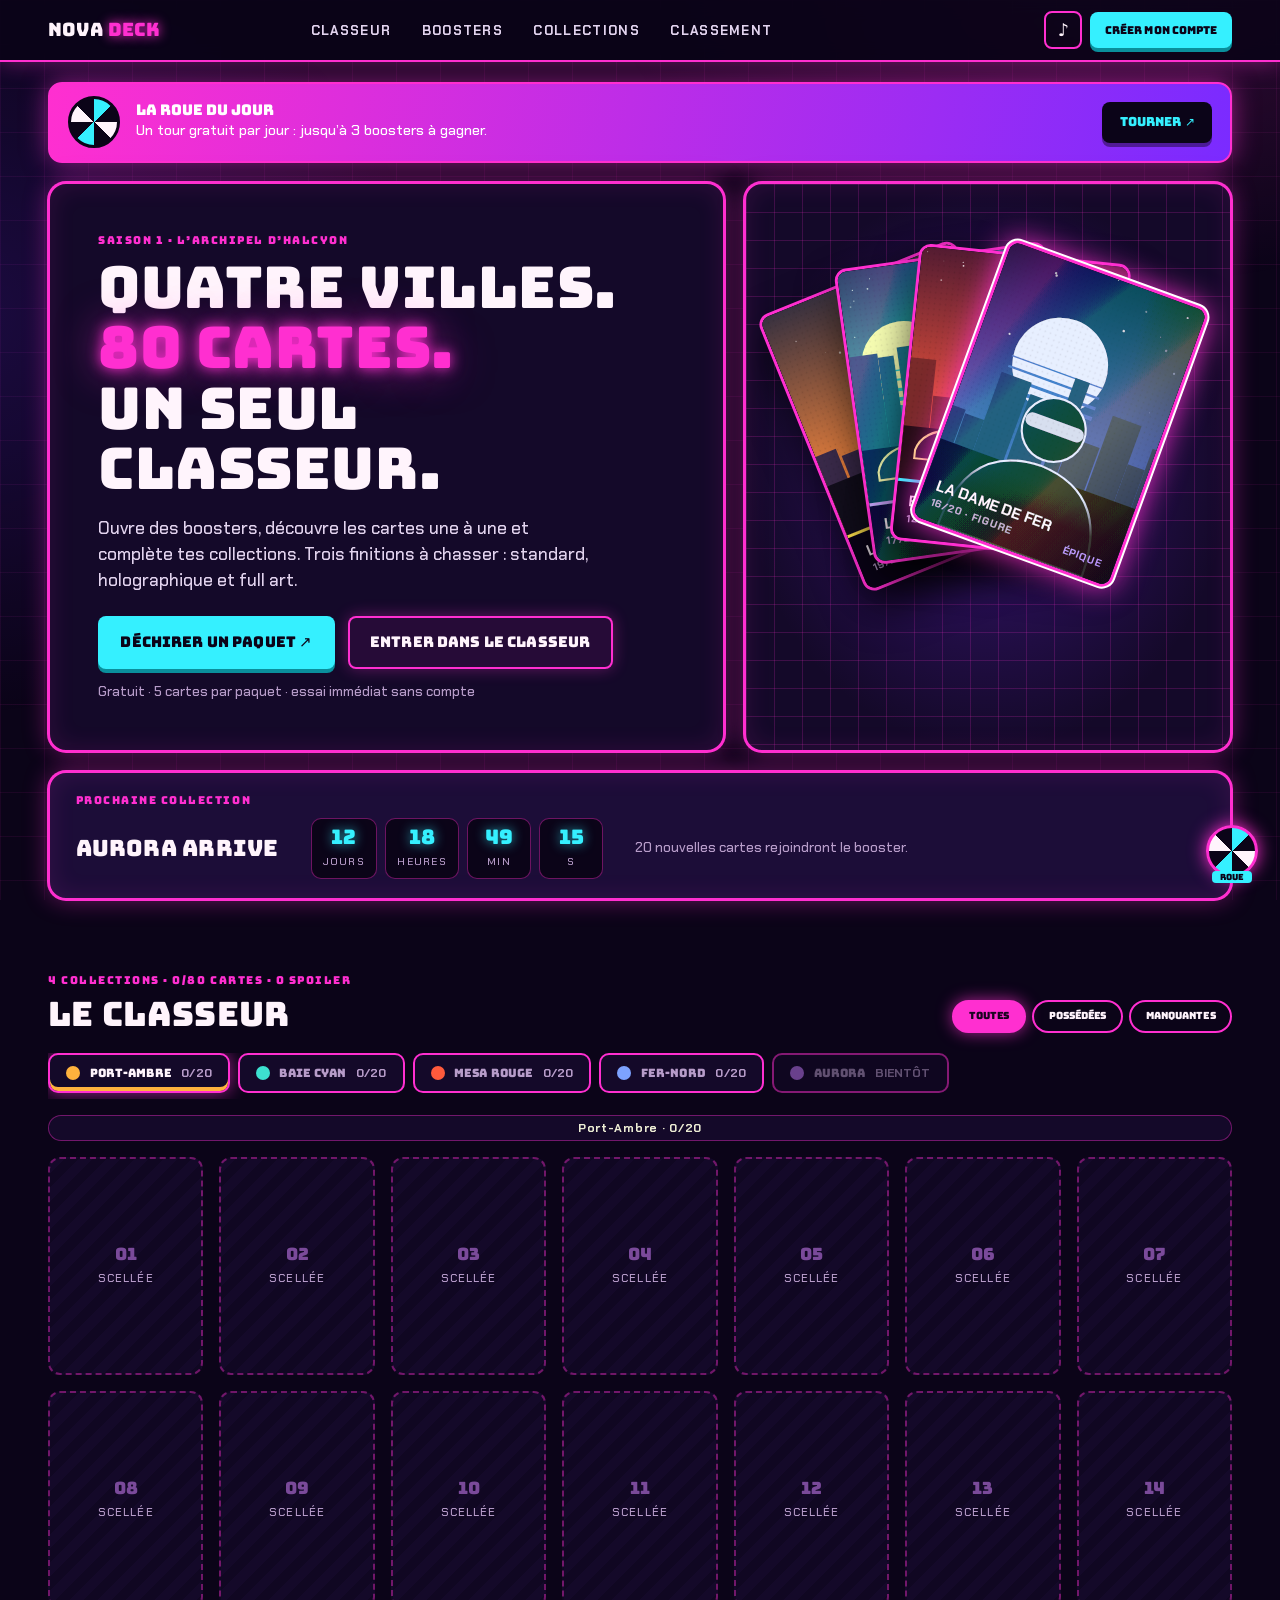
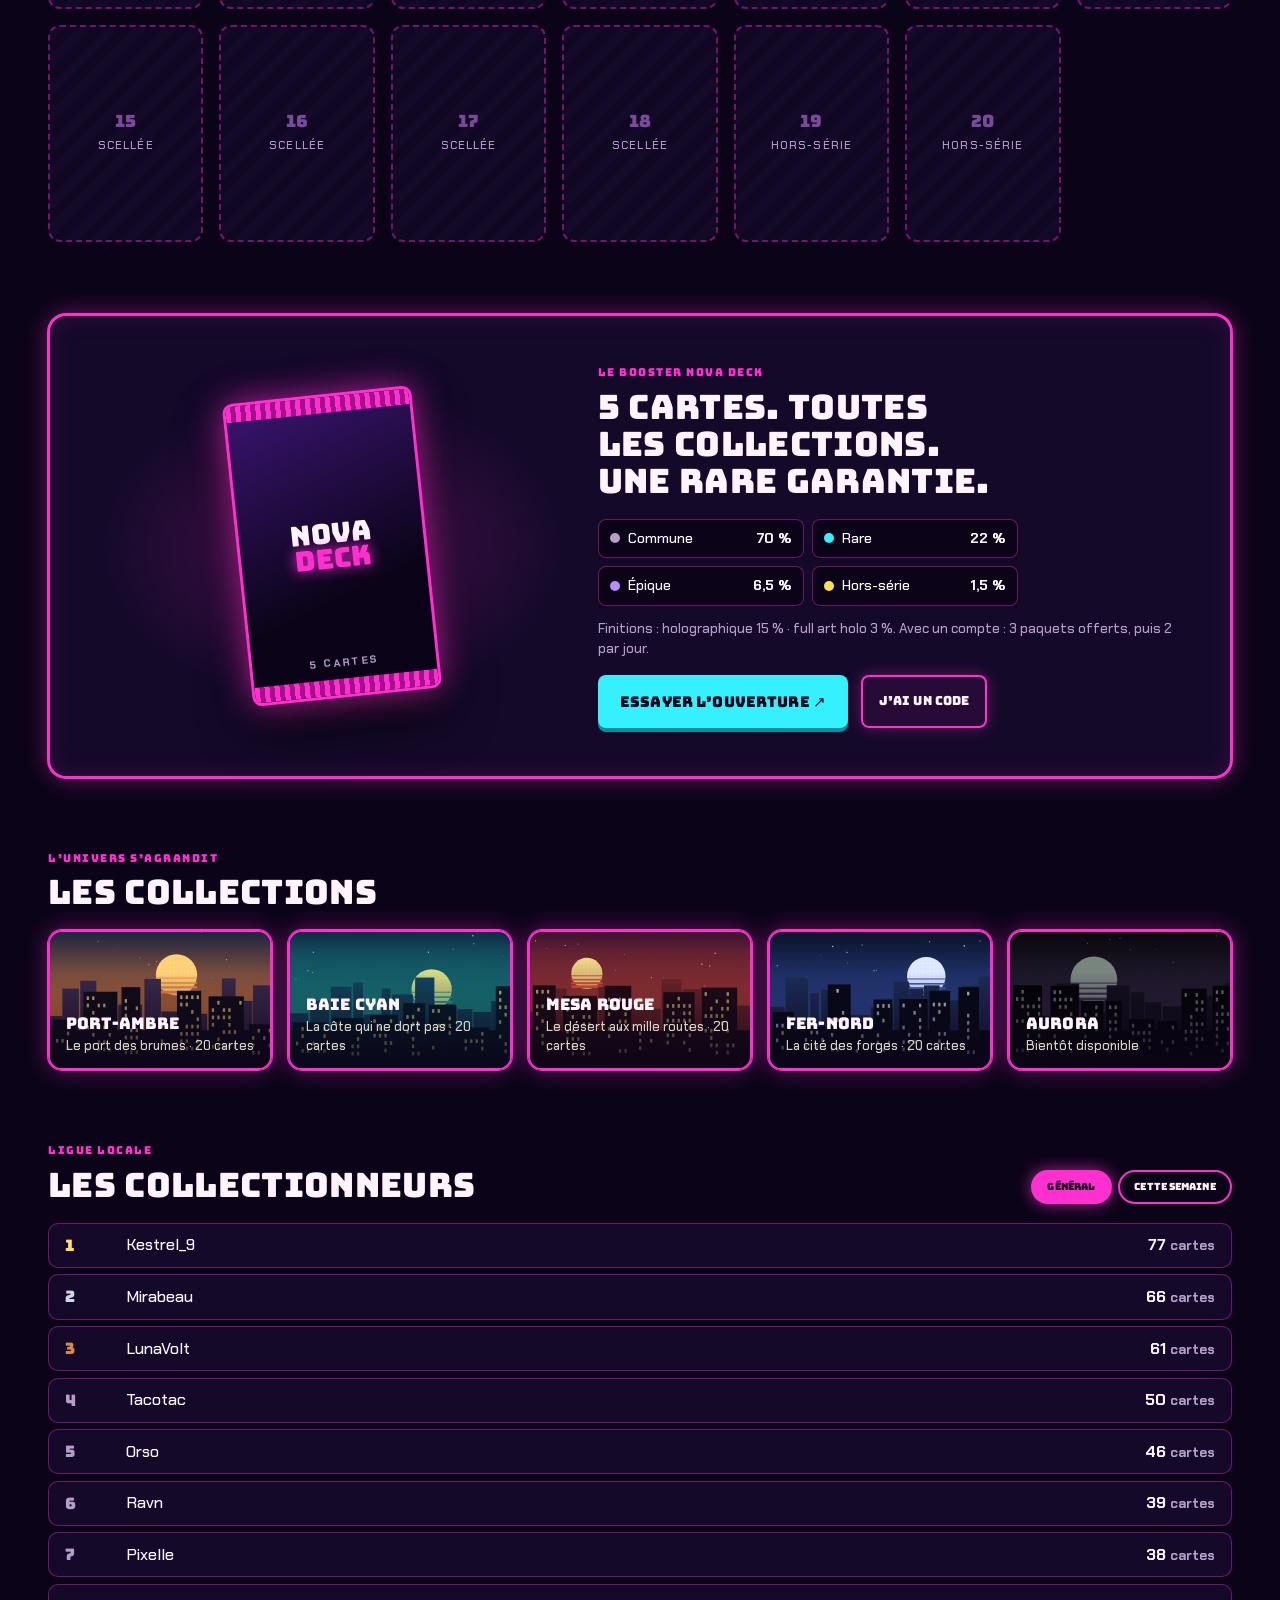
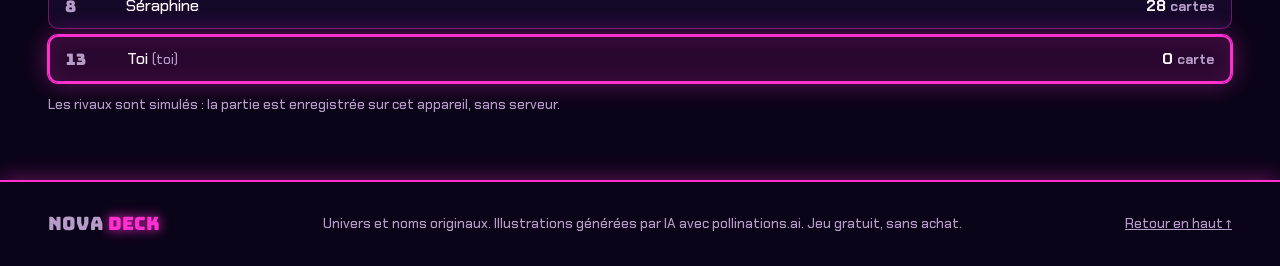
==== commit cd5a0b5d: "Use image files for card and collection art, with drawn fallback Co-Authored-By: Claude Fable 5.2 <n" ====
--- a/novadeck/index.html
+++ b/novadeck/index.html
@@ -121,7 +121,7 @@
 
 <footer>
   <a class="logo" href="#accueil"><span>NOVA</span><b>DECK</b></a>
-  <p>Univers, noms et illustrations originaux. Jeu gratuit, sans achat.</p>
+  <p>Univers et noms originaux. Illustrations générées par IA avec pollinations.ai. Jeu gratuit, sans achat.</p>
   <a href="#accueil">Retour en haut ↑</a>
 </footer>
 
--- a/novadeck/style.css
+++ b/novadeck/style.css
@@ -80,7 +80,7 @@
 
 .card{position:relative;aspect-ratio:5/7;border-radius:12px;overflow:hidden;background:#0b0418;border:3px solid var(--pink);box-shadow:0 0 14px #ff2fd077;display:flex;flex-direction:column;container-type:inline-size;text-align:left;width:100%;padding:0;color:var(--ink)}
 .card.r0{--rc:var(--r0)}.card.r1{--rc:var(--r1)}.card.r2{--rc:var(--r2)}.card.r3{--rc:var(--r3)}
-.card .art{flex:1;min-height:0}.card .art svg{width:100%;height:100%;display:block}
+.card .art{flex:1;min-height:0;background:var(--panel2)}.card .art svg,.card .art img{width:100%;height:100%;display:block;object-fit:cover}
 .card .meta{padding:5cqw 6cqw 6cqw;background:#0b0418;border-top:3px solid var(--rc)}
 .card .name{display:block;font:700 7.4cqw/1.1 var(--body);text-transform:uppercase;white-space:nowrap;overflow:hidden;text-overflow:ellipsis}
 .card .sub{display:flex;justify-content:space-between;font:600 5cqw var(--body);color:var(--mute);text-transform:uppercase;letter-spacing:.06em;margin-top:1.5cqw}
@@ -109,10 +109,10 @@
 
 .worlds{display:grid;grid-template-columns:repeat(auto-fit,minmax(220px,1fr));gap:1rem}
 .world{position:relative;aspect-ratio:16/10;border-radius:14px;overflow:hidden;border:2px solid var(--line);box-shadow:var(--glow);text-align:left;padding:0}
-.world svg{position:absolute;inset:0;width:100%;height:100%;transition:transform .5s}.world:hover svg{transform:scale(1.06)}
+.world svg,.world img{position:absolute;inset:0;width:100%;height:100%;object-fit:cover;transition:transform .5s}.world:hover svg,.world:hover img{transform:scale(1.06)}
 .world div{position:absolute;inset:auto 0 0 0;padding:2.5rem 1rem .8rem;background:linear-gradient(transparent,#0b0418e0)}
 .world h3{font-size:1rem;margin:0}.world p{font-size:.8rem;color:#d8d2c4}
-.world.locked svg{filter:grayscale(1) brightness(.5)}
+.world.locked svg,.world.locked img{filter:grayscale(.7) brightness(.55)}
 
 .rank{list-style:none;padding:0;display:grid;gap:.4rem}
 .rank li{display:grid;grid-template-columns:3rem 1fr auto;align-items:center;gap:.8rem;background:var(--panel);border:1px solid var(--soft);border-radius:10px;padding:.6rem 1rem}
